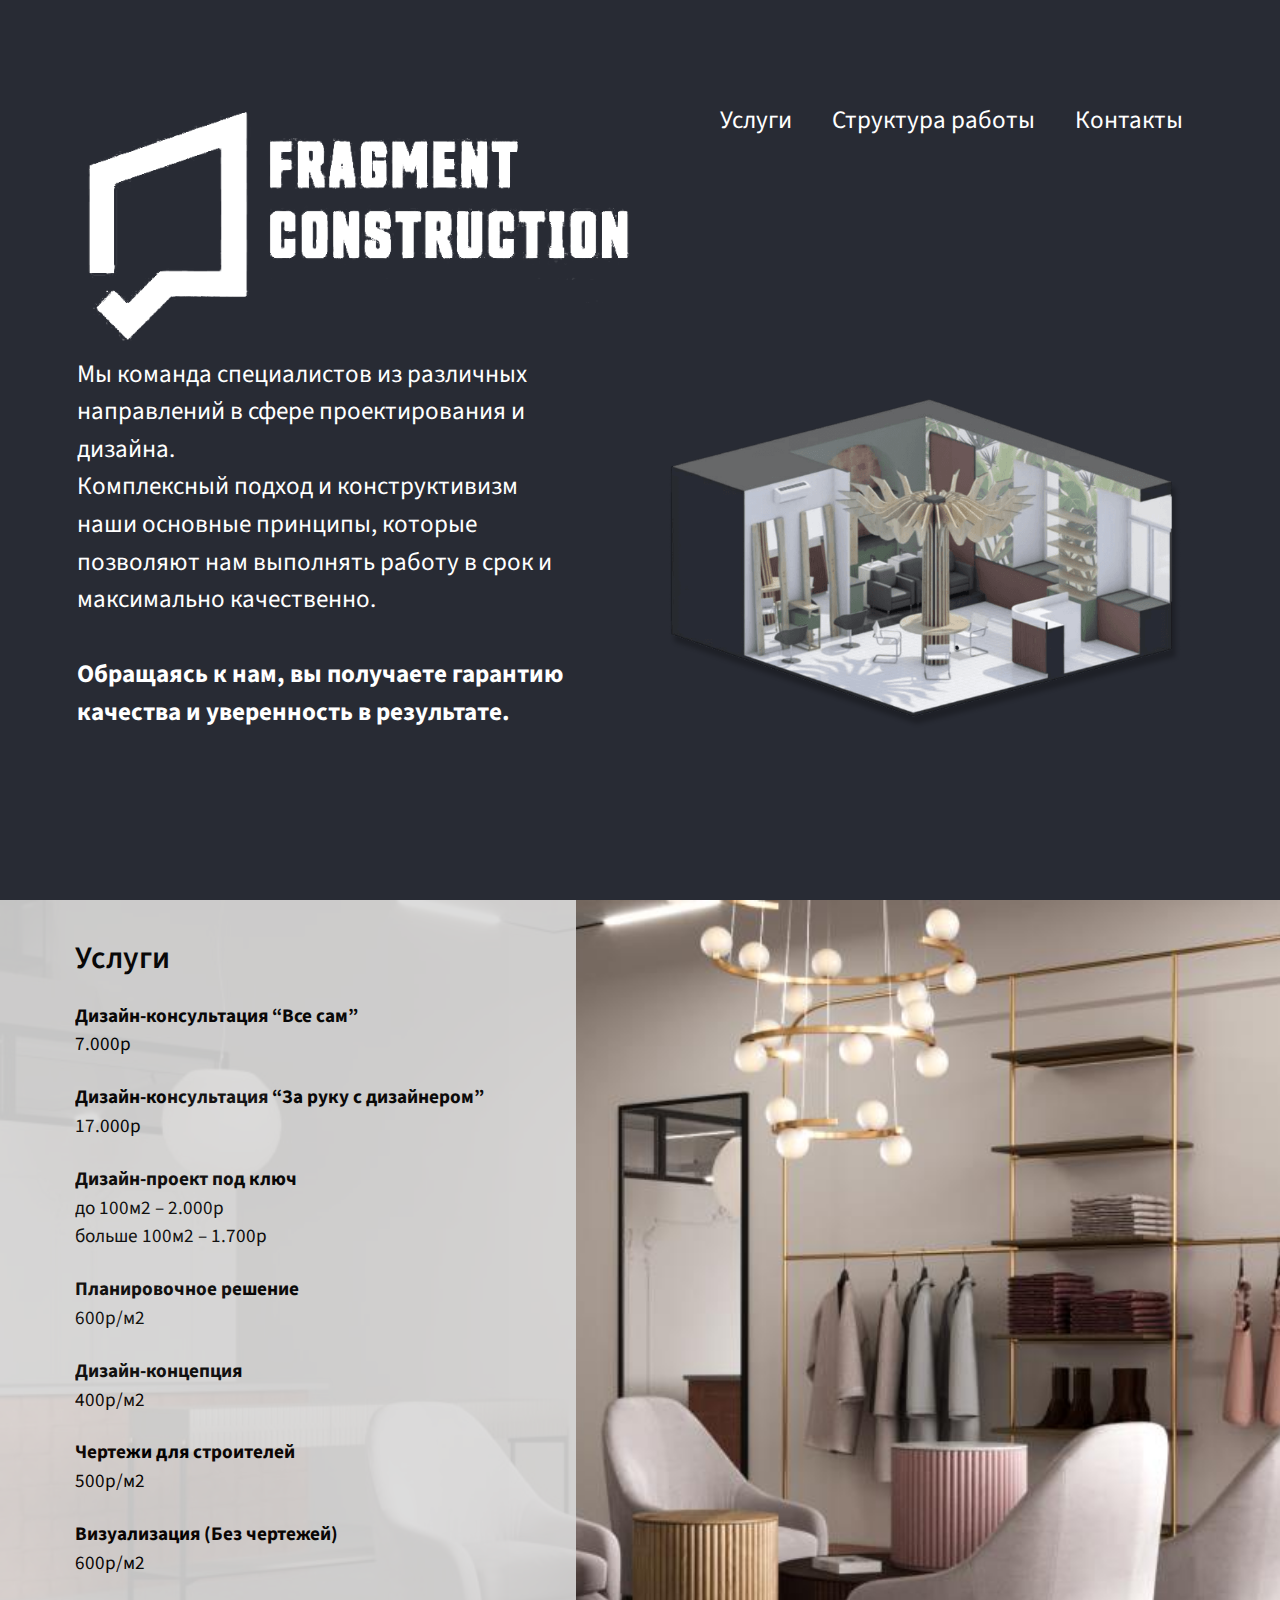
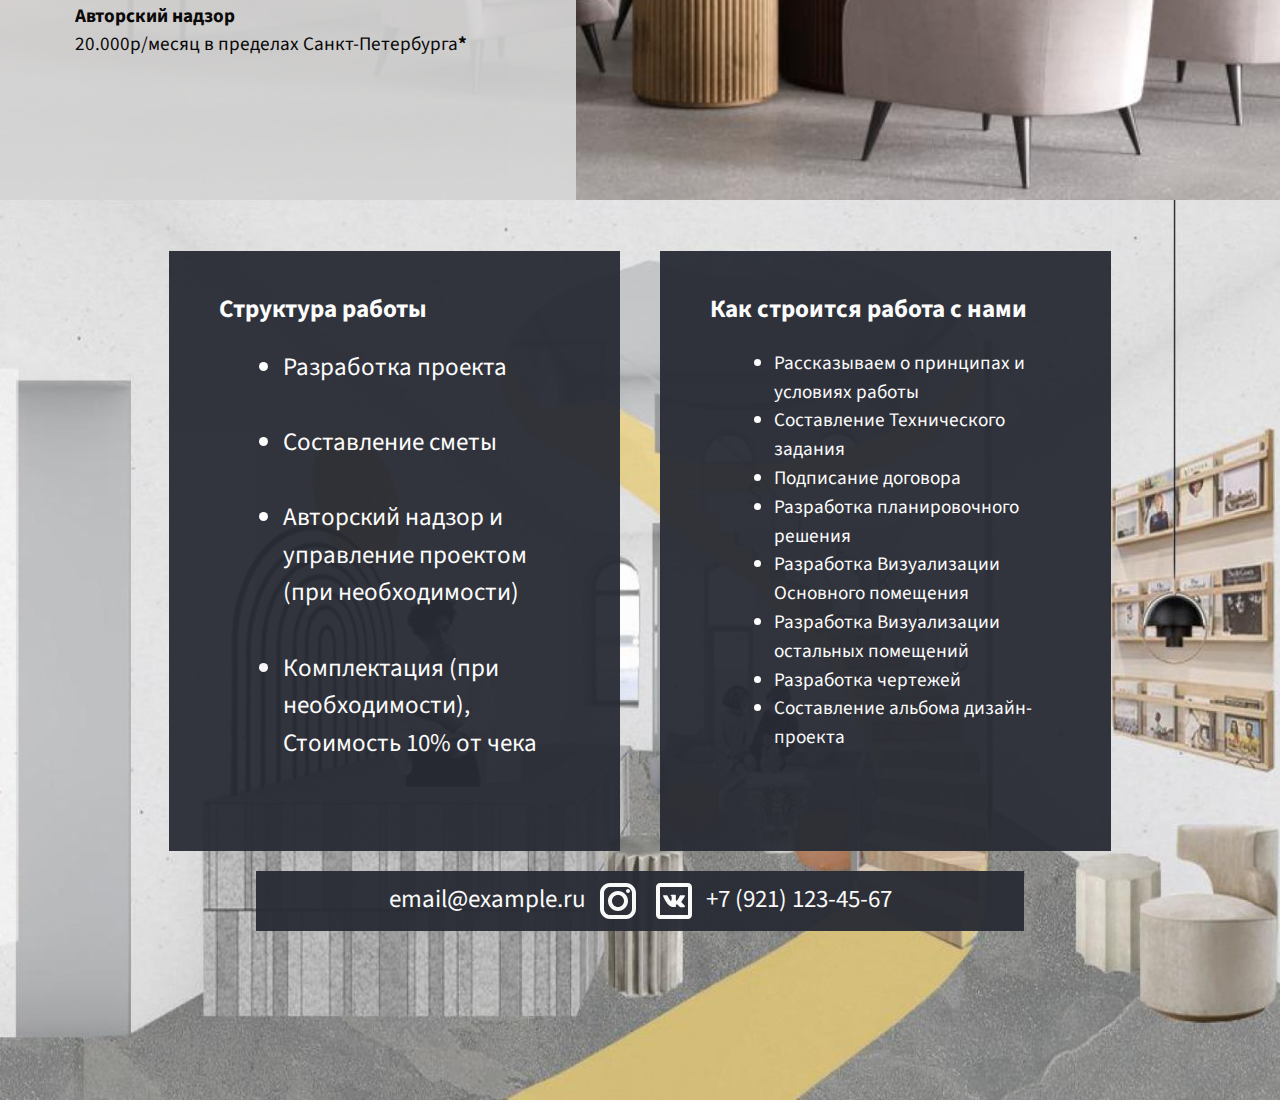
==== index.original.html @ 0ee1506e "v1.0" ====
<!DOCTYPE html><html lang="en"><head>
  <meta charset="utf-8">
  <title>Fragment Construction</title>
  <base href="/">
  <meta name="viewport" content="width=device-width, initial-scale=1">
  <link rel="icon" type="image/x-icon" href="assets/img/small-logo.ico">
  <link rel="stylesheet" href="build.css">
<style>@import"https://fonts.googleapis.com/css2?family=Source+Sans+Pro&display=swap";@tailwind components;@tailwind utilities;@tailwind base;*,:before,:after{box-sizing:border-box;border-width:0;border-style:solid;border-color:currentColor}:before,:after{--tw-content:""}html{line-height:1.5;-webkit-text-size-adjust:100%;tab-size:4;font-family:ui-sans-serif,system-ui,-apple-system,BlinkMacSystemFont,Segoe UI,Roboto,Helvetica Neue,Arial,Noto Sans,sans-serif,"Apple Color Emoji","Segoe UI Emoji",Segoe UI Symbol,"Noto Color Emoji";font-feature-settings:normal;font-variation-settings:normal}body{margin:0;line-height:inherit}*,:before,:after{--tw-border-spacing-x:0;--tw-border-spacing-y:0;--tw-translate-x:0;--tw-translate-y:0;--tw-rotate:0;--tw-skew-x:0;--tw-skew-y:0;--tw-scale-x:1;--tw-scale-y:1;--tw-pan-x: ;--tw-pan-y: ;--tw-pinch-zoom: ;--tw-scroll-snap-strictness:proximity;--tw-ordinal: ;--tw-slashed-zero: ;--tw-numeric-figure: ;--tw-numeric-spacing: ;--tw-numeric-fraction: ;--tw-ring-inset: ;--tw-ring-offset-width:0px;--tw-ring-offset-color:#fff;--tw-ring-color:rgb(59 130 246 / .5);--tw-ring-offset-shadow:0 0 #0000;--tw-ring-shadow:0 0 #0000;--tw-shadow:0 0 #0000;--tw-shadow-colored:0 0 #0000;--tw-blur: ;--tw-brightness: ;--tw-contrast: ;--tw-grayscale: ;--tw-hue-rotate: ;--tw-invert: ;--tw-saturate: ;--tw-sepia: ;--tw-drop-shadow: ;--tw-backdrop-blur: ;--tw-backdrop-brightness: ;--tw-backdrop-contrast: ;--tw-backdrop-grayscale: ;--tw-backdrop-hue-rotate: ;--tw-backdrop-invert: ;--tw-backdrop-opacity: ;--tw-backdrop-saturate: ;--tw-backdrop-sepia: }html{scroll-behavior:smooth}body{margin:0;padding:0;font-family:Source Sans Pro,sans-serif}</style><link rel="stylesheet" href="styles.232d3d1c239b0c09.css" media="print" onload="this.media='all'"><noscript><link rel="stylesheet" href="styles.232d3d1c239b0c09.css"></noscript></head>
<body>
  <app-root></app-root>
<script src="runtime.688c53f23d6f5116.js" type="module"></script><script src="polyfills.cc56de102c7d1e60.js" type="module"></script><script src="main.c48770c3a5cddc2c.js" type="module"></script>

</body></html>
---- build.css ----
/*! tailwindcss v3.3.1 | MIT License | https://tailwindcss.com*/*,:after,:before{box-sizing:border-box;border:0 solid}:after,:before{--tw-content:""}html{line-height:1.5;-webkit-text-size-adjust:100%;-moz-tab-size:4;-o-tab-size:4;tab-size:4;font-family:ui-sans-serif,system-ui,-apple-system,BlinkMacSystemFont,Segoe UI,Roboto,Helvetica Neue,Arial,Noto Sans,sans-serif,Apple Color Emoji,Segoe UI Emoji,Segoe UI Symbol,Noto Color Emoji;font-feature-settings:normal;font-variation-settings:normal}body{margin:0;line-height:inherit}hr{height:0;color:inherit;border-top-width:1px}abbr:where([title]){-webkit-text-decoration:underline dotted;text-decoration:underline dotted}h1,h2,h3,h4,h5,h6{font-size:inherit;font-weight:inherit}a{color:inherit;text-decoration:inherit}b,strong{font-weight:bolder}code,kbd,pre,samp{font-family:ui-monospace,SFMono-Regular,Menlo,Monaco,Consolas,Liberation Mono,Courier New,monospace;font-size:1em}small{font-size:80%}sub,sup{font-size:75%;line-height:0;position:relative;vertical-align:initial}sub{bottom:-.25em}sup{top:-.5em}table{text-indent:0;border-color:inherit;border-collapse:collapse}button,input,optgroup,select,textarea{font-family:inherit;font-size:100%;font-weight:inherit;line-height:inherit;color:inherit;margin:0;padding:0}button,select{text-transform:none}[type=button],[type=reset],[type=submit],button{-webkit-appearance:button;background-color:initial;background-image:none}:-moz-focusring{outline:auto}:-moz-ui-invalid{box-shadow:none}progress{vertical-align:initial}::-webkit-inner-spin-button,::-webkit-outer-spin-button{height:auto}[type=search]{-webkit-appearance:textfield;outline-offset:-2px}::-webkit-search-decoration{-webkit-appearance:none}::-webkit-file-upload-button{-webkit-appearance:button;font:inherit}summary{display:list-item}blockquote,dd,dl,figure,h1,h2,h3,h4,h5,h6,hr,p,pre{margin:0}fieldset{margin:0}fieldset,legend{padding:0}menu,ol,ul{list-style:none;margin:0;padding:0}textarea{resize:vertical}input::-moz-placeholder,textarea::-moz-placeholder{opacity:1;color:#9ca3af}input::placeholder,textarea::placeholder{opacity:1;color:#9ca3af}[role=button],button{cursor:pointer}:disabled{cursor:default}audio,canvas,embed,iframe,img,object,svg,video{display:block;vertical-align:middle}img,video{max-width:100%;height:auto}[hidden]{display:none}*,::backdrop,:after,:before{--tw-border-spacing-x:0;--tw-border-spacing-y:0;--tw-translate-x:0;--tw-translate-y:0;--tw-rotate:0;--tw-skew-x:0;--tw-skew-y:0;--tw-scale-x:1;--tw-scale-y:1;--tw-pan-x: ;--tw-pan-y: ;--tw-pinch-zoom: ;--tw-scroll-snap-strictness:proximity;--tw-ordinal: ;--tw-slashed-zero: ;--tw-numeric-figure: ;--tw-numeric-spacing: ;--tw-numeric-fraction: ;--tw-ring-inset: ;--tw-ring-offset-width:0px;--tw-ring-offset-color:#fff;--tw-ring-color:#3b82f680;--tw-ring-offset-shadow:0 0 #0000;--tw-ring-shadow:0 0 #0000;--tw-shadow:0 0 #0000;--tw-shadow-colored:0 0 #0000;--tw-blur: ;--tw-brightness: ;--tw-contrast: ;--tw-grayscale: ;--tw-hue-rotate: ;--tw-invert: ;--tw-saturate: ;--tw-sepia: ;--tw-drop-shadow: ;--tw-backdrop-blur: ;--tw-backdrop-brightness: ;--tw-backdrop-contrast: ;--tw-backdrop-grayscale: ;--tw-backdrop-hue-rotate: ;--tw-backdrop-invert: ;--tw-backdrop-opacity: ;--tw-backdrop-saturate: ;--tw-backdrop-sepia: }.absolute{position:absolute}.relative{position:relative}.bottom-0{bottom:0}.right-5{right:1.25rem}.mx-\[13\%\]{margin-left:13%;margin-right:13%}.mx-\[50px\]{margin-left:50px;margin-right:50px}.mx-\[6\%\]{margin-left:6%;margin-right:6%}.mx-auto{margin-left:auto;margin-right:auto}.my-\[8\%\]{margin-top:8%;margin-bottom:8%}.ml-16{margin-left:4rem}.mt-1{margin-top:.25rem}.mt-1\.5{margin-top:.375rem}.mt-10{margin-top:2.5rem}.mt-2{margin-top:.5rem}.mt-2\.5{margin-top:.625rem}.mt-5{margin-top:1.25rem}.mt-\[4\%\]{margin-top:4%}.mt-\[6\%\]{margin-top:6%}.flex{display:flex}.grid{display:grid}.h-\[100\%\]{height:100%}.h-\[600px\]{height:600px}.h-\[60px\]{height:60px}.h-screen{height:100vh}.max-h-\[400px\]{max-height:400px}.w-\[100\%\]{width:100%}.w-\[40\%\]{width:40%}.w-\[45\%\]{width:45%}.w-\[60\%\]{width:60%}.w-\[90\%\]{width:90%}.max-w-\[800px\]{max-width:800px}.animate-pulse{animation:pulse 2s cubic-bezier(.4,0,.6,1) infinite}.list-disc{list-style-type:disc}.grid-cols-2{grid-template-columns:repeat(2,minmax(0,1fr))}.flex-col{flex-direction:column}.justify-center{justify-content:center}.justify-between{justify-content:space-between}.gap-10{gap:2.5rem}.gap-2{gap:.5rem}.overflow-auto{overflow:auto}.overflow-hidden{overflow:hidden}.bg-background-blue{--tw-bg-opacity:1;background-color:rgb(40 43 52/var(--tw-bg-opacity))}.bg-cream-white{--tw-bg-opacity:1;background-color:rgb(217 217 217/var(--tw-bg-opacity))}.bg-about-bg{background-image:url(../../src/assets/img/about-bg.jpg)}.bg-services-bg{background-image:url(../../src/assets/img/services-bg.jpg)}.bg-cover{background-size:cover}.bg-no-repeat{background-repeat:no-repeat}.text-2xl{font-size:1.2rem}.text-3xl{font-size:1.567rem}.text-4xl{font-size:1.964rem}.text-xl{font-size:1rem}.font-bold{font-weight:700}.font-semibold{font-weight:600}.text-white{--tw-text-opacity:1;color:rgb(255 255 255/var(--tw-text-opacity))}.opacity-90{opacity:.9}.opacity-95{opacity:.95}@keyframes pulse{50%{opacity:.5}}.hover\:animate-pulse:hover{animation:pulse 2s cubic-bezier(.4,0,.6,1) infinite}.hover\:text-cream-white:hover{--tw-text-opacity:1;color:rgb(217 217 217/var(--tw-text-opacity))}@media (min-width:1600px){.min-\[1600px\]\:text-3xl{font-size:1.567rem}}
---- styles.232d3d1c239b0c09.css ----
@import"https://fonts.googleapis.com/css2?family=Source+Sans+Pro&display=swap";@tailwind components;@tailwind utilities;@tailwind base;*,:before,:after{box-sizing:border-box;border-width:0;border-style:solid;border-color:currentColor}:before,:after{--tw-content: ""}html{line-height:1.5;-webkit-text-size-adjust:100%;tab-size:4;font-family:ui-sans-serif,system-ui,-apple-system,BlinkMacSystemFont,Segoe UI,Roboto,Helvetica Neue,Arial,Noto Sans,sans-serif,"Apple Color Emoji","Segoe UI Emoji",Segoe UI Symbol,"Noto Color Emoji";font-feature-settings:normal;font-variation-settings:normal}body{margin:0;line-height:inherit}hr{height:0;color:inherit;border-top-width:1px}abbr:where([title]){-webkit-text-decoration:underline dotted;text-decoration:underline dotted}h1,h2,h3,h4,h5,h6{font-size:inherit;font-weight:inherit}a{color:inherit;text-decoration:inherit}b,strong{font-weight:bolder}code,kbd,samp,pre{font-family:ui-monospace,SFMono-Regular,Menlo,Monaco,Consolas,Liberation Mono,Courier New,monospace;font-size:1em}small{font-size:80%}sub,sup{font-size:75%;line-height:0;position:relative;vertical-align:baseline}sub{bottom:-.25em}sup{top:-.5em}table{text-indent:0;border-color:inherit;border-collapse:collapse}button,input,optgroup,select,textarea{font-family:inherit;font-size:100%;font-weight:inherit;line-height:inherit;color:inherit;margin:0;padding:0}button,select{text-transform:none}button,[type=button],[type=reset],[type=submit]{-webkit-appearance:button;background-color:transparent;background-image:none}:-moz-focusring{outline:auto}:-moz-ui-invalid{box-shadow:none}progress{vertical-align:baseline}::-webkit-inner-spin-button,::-webkit-outer-spin-button{height:auto}[type=search]{-webkit-appearance:textfield;outline-offset:-2px}::-webkit-search-decoration{-webkit-appearance:none}::-webkit-file-upload-button{-webkit-appearance:button;font:inherit}summary{display:list-item}blockquote,dl,dd,h1,h2,h3,h4,h5,h6,hr,figure,p,pre{margin:0}fieldset{margin:0;padding:0}legend{padding:0}ol,ul,menu{list-style:none;margin:0;padding:0}textarea{resize:vertical}input::placeholder,textarea::placeholder{opacity:1;color:#9ca3af}button,[role=button]{cursor:pointer}:disabled{cursor:default}img,svg,video,canvas,audio,iframe,embed,object{display:block;vertical-align:middle}img,video{max-width:100%;height:auto}[hidden]{display:none}*,:before,:after{--tw-border-spacing-x: 0;--tw-border-spacing-y: 0;--tw-translate-x: 0;--tw-translate-y: 0;--tw-rotate: 0;--tw-skew-x: 0;--tw-skew-y: 0;--tw-scale-x: 1;--tw-scale-y: 1;--tw-pan-x: ;--tw-pan-y: ;--tw-pinch-zoom: ;--tw-scroll-snap-strictness: proximity;--tw-ordinal: ;--tw-slashed-zero: ;--tw-numeric-figure: ;--tw-numeric-spacing: ;--tw-numeric-fraction: ;--tw-ring-inset: ;--tw-ring-offset-width: 0px;--tw-ring-offset-color: #fff;--tw-ring-color: rgb(59 130 246 / .5);--tw-ring-offset-shadow: 0 0 #0000;--tw-ring-shadow: 0 0 #0000;--tw-shadow: 0 0 #0000;--tw-shadow-colored: 0 0 #0000;--tw-blur: ;--tw-brightness: ;--tw-contrast: ;--tw-grayscale: ;--tw-hue-rotate: ;--tw-invert: ;--tw-saturate: ;--tw-sepia: ;--tw-drop-shadow: ;--tw-backdrop-blur: ;--tw-backdrop-brightness: ;--tw-backdrop-contrast: ;--tw-backdrop-grayscale: ;--tw-backdrop-hue-rotate: ;--tw-backdrop-invert: ;--tw-backdrop-opacity: ;--tw-backdrop-saturate: ;--tw-backdrop-sepia: }::-webkit-backdrop{--tw-border-spacing-x: 0;--tw-border-spacing-y: 0;--tw-translate-x: 0;--tw-translate-y: 0;--tw-rotate: 0;--tw-skew-x: 0;--tw-skew-y: 0;--tw-scale-x: 1;--tw-scale-y: 1;--tw-pan-x: ;--tw-pan-y: ;--tw-pinch-zoom: ;--tw-scroll-snap-strictness: proximity;--tw-ordinal: ;--tw-slashed-zero: ;--tw-numeric-figure: ;--tw-numeric-spacing: ;--tw-numeric-fraction: ;--tw-ring-inset: ;--tw-ring-offset-width: 0px;--tw-ring-offset-color: #fff;--tw-ring-color: rgb(59 130 246 / .5);--tw-ring-offset-shadow: 0 0 #0000;--tw-ring-shadow: 0 0 #0000;--tw-shadow: 0 0 #0000;--tw-shadow-colored: 0 0 #0000;--tw-blur: ;--tw-brightness: ;--tw-contrast: ;--tw-grayscale: ;--tw-hue-rotate: ;--tw-invert: ;--tw-saturate: ;--tw-sepia: ;--tw-drop-shadow: ;--tw-backdrop-blur: ;--tw-backdrop-brightness: ;--tw-backdrop-contrast: ;--tw-backdrop-grayscale: ;--tw-backdrop-hue-rotate: ;--tw-backdrop-invert: ;--tw-backdrop-opacity: ;--tw-backdrop-saturate: ;--tw-backdrop-sepia: }::backdrop{--tw-border-spacing-x: 0;--tw-border-spacing-y: 0;--tw-translate-x: 0;--tw-translate-y: 0;--tw-rotate: 0;--tw-skew-x: 0;--tw-skew-y: 0;--tw-scale-x: 1;--tw-scale-y: 1;--tw-pan-x: ;--tw-pan-y: ;--tw-pinch-zoom: ;--tw-scroll-snap-strictness: proximity;--tw-ordinal: ;--tw-slashed-zero: ;--tw-numeric-figure: ;--tw-numeric-spacing: ;--tw-numeric-fraction: ;--tw-ring-inset: ;--tw-ring-offset-width: 0px;--tw-ring-offset-color: #fff;--tw-ring-color: rgb(59 130 246 / .5);--tw-ring-offset-shadow: 0 0 #0000;--tw-ring-shadow: 0 0 #0000;--tw-shadow: 0 0 #0000;--tw-shadow-colored: 0 0 #0000;--tw-blur: ;--tw-brightness: ;--tw-contrast: ;--tw-grayscale: ;--tw-hue-rotate: ;--tw-invert: ;--tw-saturate: ;--tw-sepia: ;--tw-drop-shadow: ;--tw-backdrop-blur: ;--tw-backdrop-brightness: ;--tw-backdrop-contrast: ;--tw-backdrop-grayscale: ;--tw-backdrop-hue-rotate: ;--tw-backdrop-invert: ;--tw-backdrop-opacity: ;--tw-backdrop-saturate: ;--tw-backdrop-sepia: }.absolute{position:absolute}.relative{position:relative}.bottom-0{bottom:0}.right-5{right:1.25rem}.mx-\[13\%\]{margin-left:13%;margin-right:13%}.mx-\[50px\]{margin-left:50px;margin-right:50px}.mx-\[6\%\]{margin-left:6%;margin-right:6%}.mx-auto{margin-left:auto;margin-right:auto}.my-\[8\%\]{margin-top:8%;margin-bottom:8%}.ml-16{margin-left:4rem}.mt-1{margin-top:.25rem}.mt-1\.5{margin-top:.375rem}.mt-10{margin-top:2.5rem}.mt-2{margin-top:.5rem}.mt-2\.5{margin-top:.625rem}.mt-5{margin-top:1.25rem}.mt-\[4\%\]{margin-top:4%}.mt-\[6\%\]{margin-top:6%}.flex{display:flex}.grid{display:grid}.h-\[100\%\]{height:100%}.h-\[600px\]{height:600px}.h-\[60px\]{height:60px}.h-screen{height:100vh}.max-h-\[400px\]{max-height:400px}.w-\[100\%\]{width:100%}.w-\[40\%\]{width:40%}.w-\[45\%\]{width:45%}.w-\[60\%\]{width:60%}.w-\[90\%\]{width:90%}.max-w-\[800px\]{max-width:800px}.animate-pulse{animation:pulse 2s cubic-bezier(.4,0,.6,1) infinite}.list-disc{list-style-type:disc}.grid-cols-2{grid-template-columns:repeat(2,minmax(0,1fr))}.flex-col{flex-direction:column}.justify-center{justify-content:center}.justify-between{justify-content:space-between}.gap-10{gap:2.5rem}.gap-2{gap:.5rem}.overflow-auto{overflow:auto}.overflow-hidden{overflow:hidden}.bg-background-blue{--tw-bg-opacity: 1;background-color:rgb(40 43 52 / var(--tw-bg-opacity))}.bg-cream-white{--tw-bg-opacity: 1;background-color:rgb(217 217 217 / var(--tw-bg-opacity))}.bg-about-bg{background-image:url(about-bg.d2e4518c8d98e745.jpg)}.bg-services-bg{background-image:url(services-bg.50ebe904d88198e3.jpg)}.bg-cover{background-size:cover}.bg-no-repeat{background-repeat:no-repeat}.text-2xl{font-size:1.2rem}.text-3xl{font-size:1.567rem}.text-4xl{font-size:1.964rem}.text-xl{font-size:1rem}.font-bold{font-weight:700}.font-semibold{font-weight:600}.text-white{--tw-text-opacity: 1;color:rgb(255 255 255 / var(--tw-text-opacity))}.opacity-90{opacity:.9}.opacity-95{opacity:.95}html{scroll-behavior:smooth}body{margin:0;padding:0;font-family:Source Sans Pro,sans-serif}@keyframes pulse{50%{opacity:.5}}.hover\:animate-pulse:hover{animation:pulse 2s cubic-bezier(.4,0,.6,1) infinite}.hover\:text-cream-white:hover{--tw-text-opacity: 1;color:rgb(217 217 217 / var(--tw-text-opacity))}@media (min-width: 1600px){.min-\[1600px\]\:text-3xl{font-size:1.567rem}}
---- styles.232d3d1c239b0c09.css ----
@import"https://fonts.googleapis.com/css2?family=Source+Sans+Pro&display=swap";@tailwind components;@tailwind utilities;@tailwind base;*,:before,:after{box-sizing:border-box;border-width:0;border-style:solid;border-color:currentColor}:before,:after{--tw-content: ""}html{line-height:1.5;-webkit-text-size-adjust:100%;tab-size:4;font-family:ui-sans-serif,system-ui,-apple-system,BlinkMacSystemFont,Segoe UI,Roboto,Helvetica Neue,Arial,Noto Sans,sans-serif,"Apple Color Emoji","Segoe UI Emoji",Segoe UI Symbol,"Noto Color Emoji";font-feature-settings:normal;font-variation-settings:normal}body{margin:0;line-height:inherit}hr{height:0;color:inherit;border-top-width:1px}abbr:where([title]){-webkit-text-decoration:underline dotted;text-decoration:underline dotted}h1,h2,h3,h4,h5,h6{font-size:inherit;font-weight:inherit}a{color:inherit;text-decoration:inherit}b,strong{font-weight:bolder}code,kbd,samp,pre{font-family:ui-monospace,SFMono-Regular,Menlo,Monaco,Consolas,Liberation Mono,Courier New,monospace;font-size:1em}small{font-size:80%}sub,sup{font-size:75%;line-height:0;position:relative;vertical-align:baseline}sub{bottom:-.25em}sup{top:-.5em}table{text-indent:0;border-color:inherit;border-collapse:collapse}button,input,optgroup,select,textarea{font-family:inherit;font-size:100%;font-weight:inherit;line-height:inherit;color:inherit;margin:0;padding:0}button,select{text-transform:none}button,[type=button],[type=reset],[type=submit]{-webkit-appearance:button;background-color:transparent;background-image:none}:-moz-focusring{outline:auto}:-moz-ui-invalid{box-shadow:none}progress{vertical-align:baseline}::-webkit-inner-spin-button,::-webkit-outer-spin-button{height:auto}[type=search]{-webkit-appearance:textfield;outline-offset:-2px}::-webkit-search-decoration{-webkit-appearance:none}::-webkit-file-upload-button{-webkit-appearance:button;font:inherit}summary{display:list-item}blockquote,dl,dd,h1,h2,h3,h4,h5,h6,hr,figure,p,pre{margin:0}fieldset{margin:0;padding:0}legend{padding:0}ol,ul,menu{list-style:none;margin:0;padding:0}textarea{resize:vertical}input::placeholder,textarea::placeholder{opacity:1;color:#9ca3af}button,[role=button]{cursor:pointer}:disabled{cursor:default}img,svg,video,canvas,audio,iframe,embed,object{display:block;vertical-align:middle}img,video{max-width:100%;height:auto}[hidden]{display:none}*,:before,:after{--tw-border-spacing-x: 0;--tw-border-spacing-y: 0;--tw-translate-x: 0;--tw-translate-y: 0;--tw-rotate: 0;--tw-skew-x: 0;--tw-skew-y: 0;--tw-scale-x: 1;--tw-scale-y: 1;--tw-pan-x: ;--tw-pan-y: ;--tw-pinch-zoom: ;--tw-scroll-snap-strictness: proximity;--tw-ordinal: ;--tw-slashed-zero: ;--tw-numeric-figure: ;--tw-numeric-spacing: ;--tw-numeric-fraction: ;--tw-ring-inset: ;--tw-ring-offset-width: 0px;--tw-ring-offset-color: #fff;--tw-ring-color: rgb(59 130 246 / .5);--tw-ring-offset-shadow: 0 0 #0000;--tw-ring-shadow: 0 0 #0000;--tw-shadow: 0 0 #0000;--tw-shadow-colored: 0 0 #0000;--tw-blur: ;--tw-brightness: ;--tw-contrast: ;--tw-grayscale: ;--tw-hue-rotate: ;--tw-invert: ;--tw-saturate: ;--tw-sepia: ;--tw-drop-shadow: ;--tw-backdrop-blur: ;--tw-backdrop-brightness: ;--tw-backdrop-contrast: ;--tw-backdrop-grayscale: ;--tw-backdrop-hue-rotate: ;--tw-backdrop-invert: ;--tw-backdrop-opacity: ;--tw-backdrop-saturate: ;--tw-backdrop-sepia: }::-webkit-backdrop{--tw-border-spacing-x: 0;--tw-border-spacing-y: 0;--tw-translate-x: 0;--tw-translate-y: 0;--tw-rotate: 0;--tw-skew-x: 0;--tw-skew-y: 0;--tw-scale-x: 1;--tw-scale-y: 1;--tw-pan-x: ;--tw-pan-y: ;--tw-pinch-zoom: ;--tw-scroll-snap-strictness: proximity;--tw-ordinal: ;--tw-slashed-zero: ;--tw-numeric-figure: ;--tw-numeric-spacing: ;--tw-numeric-fraction: ;--tw-ring-inset: ;--tw-ring-offset-width: 0px;--tw-ring-offset-color: #fff;--tw-ring-color: rgb(59 130 246 / .5);--tw-ring-offset-shadow: 0 0 #0000;--tw-ring-shadow: 0 0 #0000;--tw-shadow: 0 0 #0000;--tw-shadow-colored: 0 0 #0000;--tw-blur: ;--tw-brightness: ;--tw-contrast: ;--tw-grayscale: ;--tw-hue-rotate: ;--tw-invert: ;--tw-saturate: ;--tw-sepia: ;--tw-drop-shadow: ;--tw-backdrop-blur: ;--tw-backdrop-brightness: ;--tw-backdrop-contrast: ;--tw-backdrop-grayscale: ;--tw-backdrop-hue-rotate: ;--tw-backdrop-invert: ;--tw-backdrop-opacity: ;--tw-backdrop-saturate: ;--tw-backdrop-sepia: }::backdrop{--tw-border-spacing-x: 0;--tw-border-spacing-y: 0;--tw-translate-x: 0;--tw-translate-y: 0;--tw-rotate: 0;--tw-skew-x: 0;--tw-skew-y: 0;--tw-scale-x: 1;--tw-scale-y: 1;--tw-pan-x: ;--tw-pan-y: ;--tw-pinch-zoom: ;--tw-scroll-snap-strictness: proximity;--tw-ordinal: ;--tw-slashed-zero: ;--tw-numeric-figure: ;--tw-numeric-spacing: ;--tw-numeric-fraction: ;--tw-ring-inset: ;--tw-ring-offset-width: 0px;--tw-ring-offset-color: #fff;--tw-ring-color: rgb(59 130 246 / .5);--tw-ring-offset-shadow: 0 0 #0000;--tw-ring-shadow: 0 0 #0000;--tw-shadow: 0 0 #0000;--tw-shadow-colored: 0 0 #0000;--tw-blur: ;--tw-brightness: ;--tw-contrast: ;--tw-grayscale: ;--tw-hue-rotate: ;--tw-invert: ;--tw-saturate: ;--tw-sepia: ;--tw-drop-shadow: ;--tw-backdrop-blur: ;--tw-backdrop-brightness: ;--tw-backdrop-contrast: ;--tw-backdrop-grayscale: ;--tw-backdrop-hue-rotate: ;--tw-backdrop-invert: ;--tw-backdrop-opacity: ;--tw-backdrop-saturate: ;--tw-backdrop-sepia: }.absolute{position:absolute}.relative{position:relative}.bottom-0{bottom:0}.right-5{right:1.25rem}.mx-\[13\%\]{margin-left:13%;margin-right:13%}.mx-\[50px\]{margin-left:50px;margin-right:50px}.mx-\[6\%\]{margin-left:6%;margin-right:6%}.mx-auto{margin-left:auto;margin-right:auto}.my-\[8\%\]{margin-top:8%;margin-bottom:8%}.ml-16{margin-left:4rem}.mt-1{margin-top:.25rem}.mt-1\.5{margin-top:.375rem}.mt-10{margin-top:2.5rem}.mt-2{margin-top:.5rem}.mt-2\.5{margin-top:.625rem}.mt-5{margin-top:1.25rem}.mt-\[4\%\]{margin-top:4%}.mt-\[6\%\]{margin-top:6%}.flex{display:flex}.grid{display:grid}.h-\[100\%\]{height:100%}.h-\[600px\]{height:600px}.h-\[60px\]{height:60px}.h-screen{height:100vh}.max-h-\[400px\]{max-height:400px}.w-\[100\%\]{width:100%}.w-\[40\%\]{width:40%}.w-\[45\%\]{width:45%}.w-\[60\%\]{width:60%}.w-\[90\%\]{width:90%}.max-w-\[800px\]{max-width:800px}.animate-pulse{animation:pulse 2s cubic-bezier(.4,0,.6,1) infinite}.list-disc{list-style-type:disc}.grid-cols-2{grid-template-columns:repeat(2,minmax(0,1fr))}.flex-col{flex-direction:column}.justify-center{justify-content:center}.justify-between{justify-content:space-between}.gap-10{gap:2.5rem}.gap-2{gap:.5rem}.overflow-auto{overflow:auto}.overflow-hidden{overflow:hidden}.bg-background-blue{--tw-bg-opacity: 1;background-color:rgb(40 43 52 / var(--tw-bg-opacity))}.bg-cream-white{--tw-bg-opacity: 1;background-color:rgb(217 217 217 / var(--tw-bg-opacity))}.bg-about-bg{background-image:url(about-bg.d2e4518c8d98e745.jpg)}.bg-services-bg{background-image:url(services-bg.50ebe904d88198e3.jpg)}.bg-cover{background-size:cover}.bg-no-repeat{background-repeat:no-repeat}.text-2xl{font-size:1.2rem}.text-3xl{font-size:1.567rem}.text-4xl{font-size:1.964rem}.text-xl{font-size:1rem}.font-bold{font-weight:700}.font-semibold{font-weight:600}.text-white{--tw-text-opacity: 1;color:rgb(255 255 255 / var(--tw-text-opacity))}.opacity-90{opacity:.9}.opacity-95{opacity:.95}html{scroll-behavior:smooth}body{margin:0;padding:0;font-family:Source Sans Pro,sans-serif}@keyframes pulse{50%{opacity:.5}}.hover\:animate-pulse:hover{animation:pulse 2s cubic-bezier(.4,0,.6,1) infinite}.hover\:text-cream-white:hover{--tw-text-opacity: 1;color:rgb(217 217 217 / var(--tw-text-opacity))}@media (min-width: 1600px){.min-\[1600px\]\:text-3xl{font-size:1.567rem}}
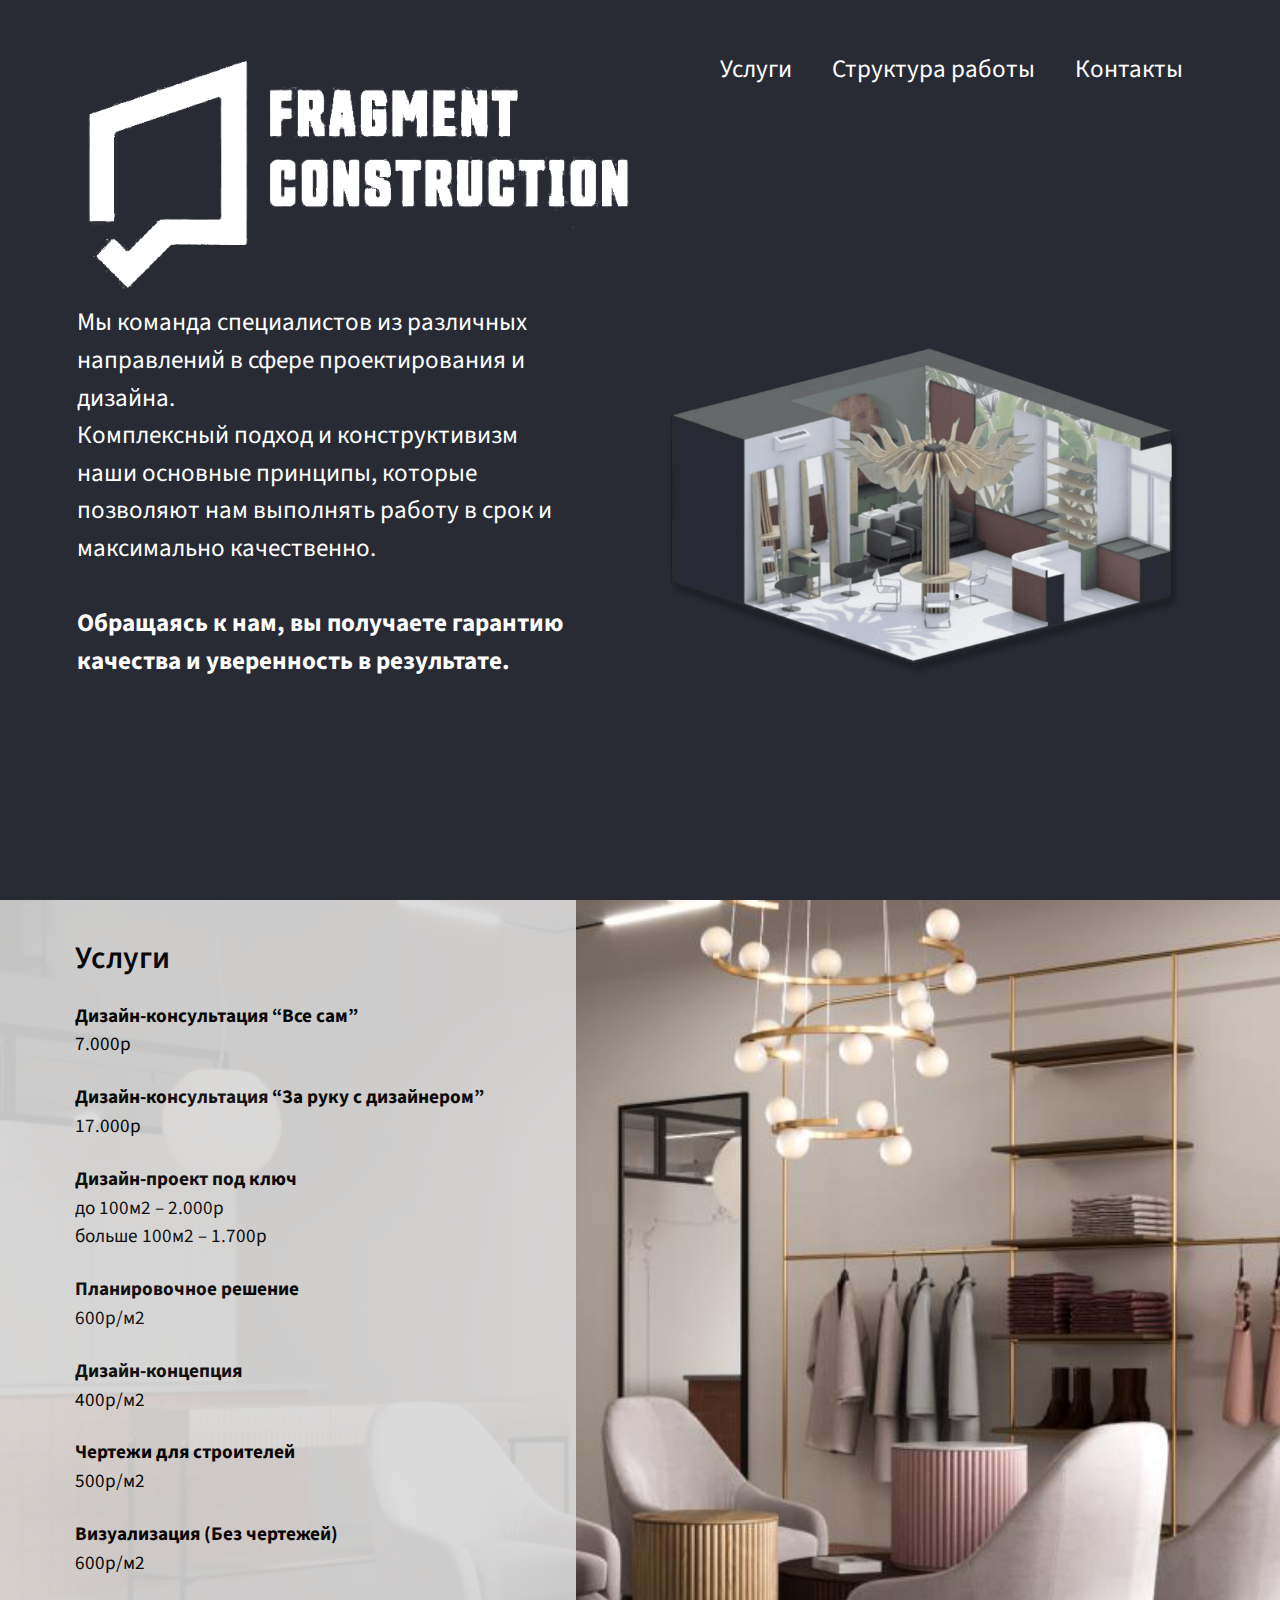
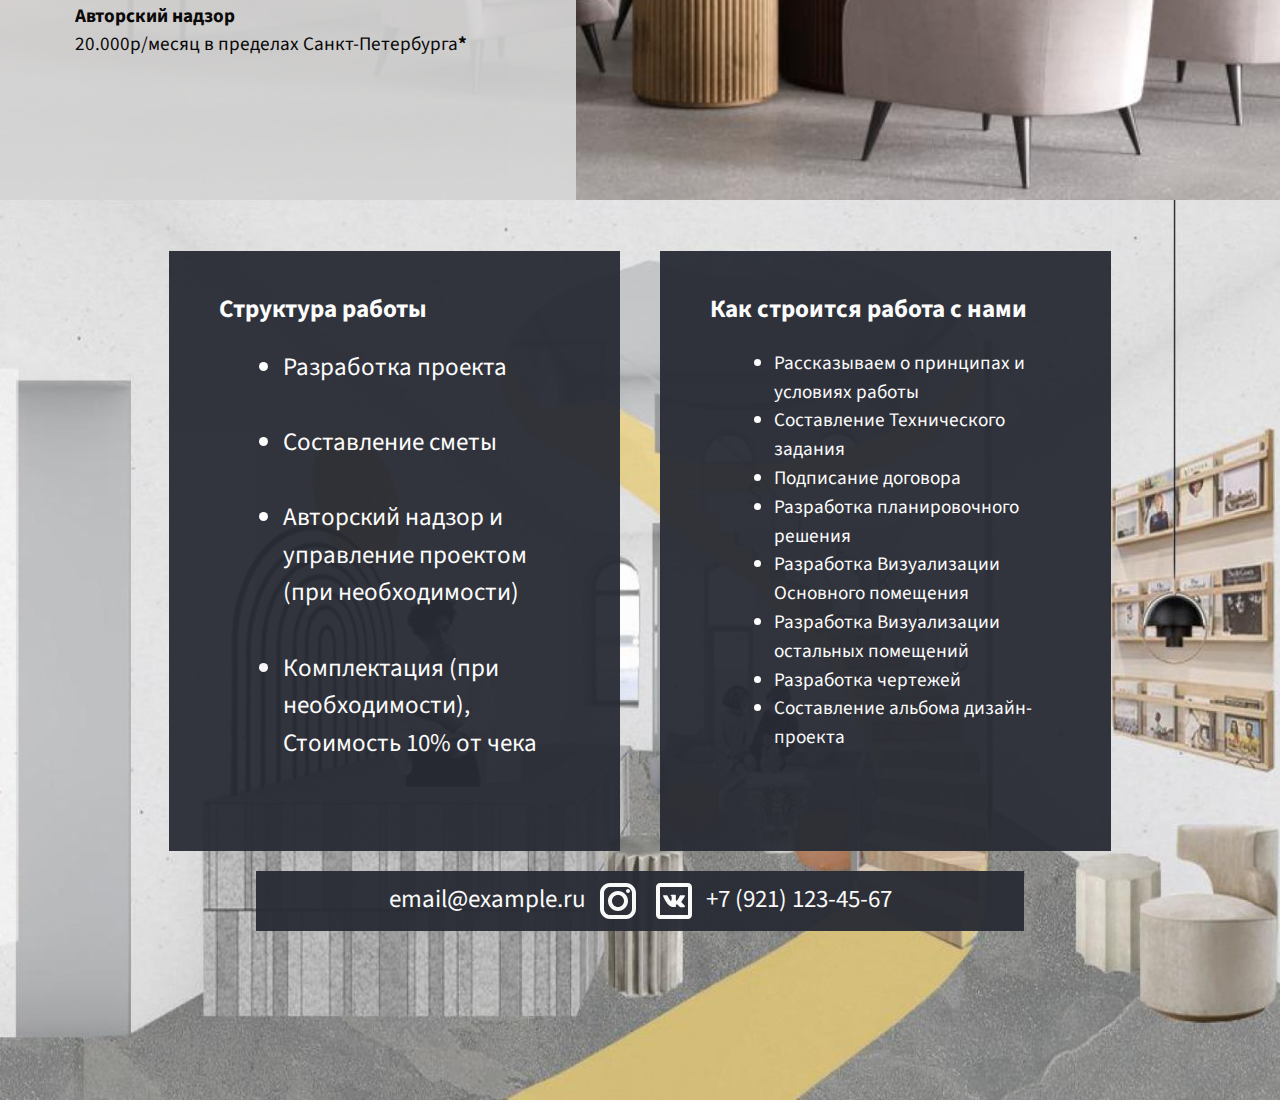
==== commit 5f4e6ed8: "v1.3" ====
--- a/index.original.html
+++ b/index.original.html
@@ -4,10 +4,9 @@
   <base href="/">
   <meta name="viewport" content="width=device-width, initial-scale=1">
   <link rel="icon" type="image/x-icon" href="assets/img/small-logo.ico">
-  <link rel="stylesheet" href="build.css">
-<style>@import"https://fonts.googleapis.com/css2?family=Source+Sans+Pro&display=swap";@tailwind components;@tailwind utilities;@tailwind base;*,:before,:after{box-sizing:border-box;border-width:0;border-style:solid;border-color:currentColor}:before,:after{--tw-content:""}html{line-height:1.5;-webkit-text-size-adjust:100%;tab-size:4;font-family:ui-sans-serif,system-ui,-apple-system,BlinkMacSystemFont,Segoe UI,Roboto,Helvetica Neue,Arial,Noto Sans,sans-serif,"Apple Color Emoji","Segoe UI Emoji",Segoe UI Symbol,"Noto Color Emoji";font-feature-settings:normal;font-variation-settings:normal}body{margin:0;line-height:inherit}*,:before,:after{--tw-border-spacing-x:0;--tw-border-spacing-y:0;--tw-translate-x:0;--tw-translate-y:0;--tw-rotate:0;--tw-skew-x:0;--tw-skew-y:0;--tw-scale-x:1;--tw-scale-y:1;--tw-pan-x: ;--tw-pan-y: ;--tw-pinch-zoom: ;--tw-scroll-snap-strictness:proximity;--tw-ordinal: ;--tw-slashed-zero: ;--tw-numeric-figure: ;--tw-numeric-spacing: ;--tw-numeric-fraction: ;--tw-ring-inset: ;--tw-ring-offset-width:0px;--tw-ring-offset-color:#fff;--tw-ring-color:rgb(59 130 246 / .5);--tw-ring-offset-shadow:0 0 #0000;--tw-ring-shadow:0 0 #0000;--tw-shadow:0 0 #0000;--tw-shadow-colored:0 0 #0000;--tw-blur: ;--tw-brightness: ;--tw-contrast: ;--tw-grayscale: ;--tw-hue-rotate: ;--tw-invert: ;--tw-saturate: ;--tw-sepia: ;--tw-drop-shadow: ;--tw-backdrop-blur: ;--tw-backdrop-brightness: ;--tw-backdrop-contrast: ;--tw-backdrop-grayscale: ;--tw-backdrop-hue-rotate: ;--tw-backdrop-invert: ;--tw-backdrop-opacity: ;--tw-backdrop-saturate: ;--tw-backdrop-sepia: }html{scroll-behavior:smooth}body{margin:0;padding:0;font-family:Source Sans Pro,sans-serif}</style><link rel="stylesheet" href="styles.232d3d1c239b0c09.css" media="print" onload="this.media='all'"><noscript><link rel="stylesheet" href="styles.232d3d1c239b0c09.css"></noscript></head>
+<style>@import"https://fonts.googleapis.com/css2?family=Source+Sans+Pro&display=swap";@tailwind components;@tailwind utilities;@tailwind base;*,:before,:after{box-sizing:border-box;border-width:0;border-style:solid;border-color:currentColor}:before,:after{--tw-content:""}html{line-height:1.5;-webkit-text-size-adjust:100%;tab-size:4;font-family:ui-sans-serif,system-ui,-apple-system,BlinkMacSystemFont,Segoe UI,Roboto,Helvetica Neue,Arial,Noto Sans,sans-serif,"Apple Color Emoji","Segoe UI Emoji",Segoe UI Symbol,"Noto Color Emoji";font-feature-settings:normal;font-variation-settings:normal}body{margin:0;line-height:inherit}*,:before,:after{--tw-border-spacing-x:0;--tw-border-spacing-y:0;--tw-translate-x:0;--tw-translate-y:0;--tw-rotate:0;--tw-skew-x:0;--tw-skew-y:0;--tw-scale-x:1;--tw-scale-y:1;--tw-pan-x: ;--tw-pan-y: ;--tw-pinch-zoom: ;--tw-scroll-snap-strictness:proximity;--tw-ordinal: ;--tw-slashed-zero: ;--tw-numeric-figure: ;--tw-numeric-spacing: ;--tw-numeric-fraction: ;--tw-ring-inset: ;--tw-ring-offset-width:0px;--tw-ring-offset-color:#fff;--tw-ring-color:rgb(59 130 246 / .5);--tw-ring-offset-shadow:0 0 #0000;--tw-ring-shadow:0 0 #0000;--tw-shadow:0 0 #0000;--tw-shadow-colored:0 0 #0000;--tw-blur: ;--tw-brightness: ;--tw-contrast: ;--tw-grayscale: ;--tw-hue-rotate: ;--tw-invert: ;--tw-saturate: ;--tw-sepia: ;--tw-drop-shadow: ;--tw-backdrop-blur: ;--tw-backdrop-brightness: ;--tw-backdrop-contrast: ;--tw-backdrop-grayscale: ;--tw-backdrop-hue-rotate: ;--tw-backdrop-invert: ;--tw-backdrop-opacity: ;--tw-backdrop-saturate: ;--tw-backdrop-sepia: }html{scroll-behavior:smooth}body{margin:0;padding:0;font-family:Source Sans Pro,sans-serif}</style><link rel="stylesheet" href="styles.1bf07caa44a591e1.css" media="print" onload="this.media='all'"><noscript><link rel="stylesheet" href="styles.1bf07caa44a591e1.css"></noscript></head>
 <body>
   <app-root></app-root>
-<script src="runtime.688c53f23d6f5116.js" type="module"></script><script src="polyfills.cc56de102c7d1e60.js" type="module"></script><script src="main.c48770c3a5cddc2c.js" type="module"></script>
+<script src="runtime.688c53f23d6f5116.js" type="module"></script><script src="polyfills.cc56de102c7d1e60.js" type="module"></script><script src="main.292feed4b7842128.js" type="module"></script>
 
-</body></html>
+</body></html>--- a/styles.1bf07caa44a591e1.css
+++ b/styles.1bf07caa44a591e1.css
@@ -0,0 +1 @@
+@import"https://fonts.googleapis.com/css2?family=Source+Sans+Pro&display=swap";@tailwind components;@tailwind utilities;@tailwind base;*,:before,:after{box-sizing:border-box;border-width:0;border-style:solid;border-color:currentColor}:before,:after{--tw-content: ""}html{line-height:1.5;-webkit-text-size-adjust:100%;tab-size:4;font-family:ui-sans-serif,system-ui,-apple-system,BlinkMacSystemFont,Segoe UI,Roboto,Helvetica Neue,Arial,Noto Sans,sans-serif,"Apple Color Emoji","Segoe UI Emoji",Segoe UI Symbol,"Noto Color Emoji";font-feature-settings:normal;font-variation-settings:normal}body{margin:0;line-height:inherit}hr{height:0;color:inherit;border-top-width:1px}abbr:where([title]){-webkit-text-decoration:underline dotted;text-decoration:underline dotted}h1,h2,h3,h4,h5,h6{font-size:inherit;font-weight:inherit}a{color:inherit;text-decoration:inherit}b,strong{font-weight:bolder}code,kbd,samp,pre{font-family:ui-monospace,SFMono-Regular,Menlo,Monaco,Consolas,Liberation Mono,Courier New,monospace;font-size:1em}small{font-size:80%}sub,sup{font-size:75%;line-height:0;position:relative;vertical-align:baseline}sub{bottom:-.25em}sup{top:-.5em}table{text-indent:0;border-color:inherit;border-collapse:collapse}button,input,optgroup,select,textarea{font-family:inherit;font-size:100%;font-weight:inherit;line-height:inherit;color:inherit;margin:0;padding:0}button,select{text-transform:none}button,[type=button],[type=reset],[type=submit]{-webkit-appearance:button;background-color:transparent;background-image:none}:-moz-focusring{outline:auto}:-moz-ui-invalid{box-shadow:none}progress{vertical-align:baseline}::-webkit-inner-spin-button,::-webkit-outer-spin-button{height:auto}[type=search]{-webkit-appearance:textfield;outline-offset:-2px}::-webkit-search-decoration{-webkit-appearance:none}::-webkit-file-upload-button{-webkit-appearance:button;font:inherit}summary{display:list-item}blockquote,dl,dd,h1,h2,h3,h4,h5,h6,hr,figure,p,pre{margin:0}fieldset{margin:0;padding:0}legend{padding:0}ol,ul,menu{list-style:none;margin:0;padding:0}textarea{resize:vertical}input::placeholder,textarea::placeholder{opacity:1;color:#9ca3af}button,[role=button]{cursor:pointer}:disabled{cursor:default}img,svg,video,canvas,audio,iframe,embed,object{display:block;vertical-align:middle}img,video{max-width:100%;height:auto}[hidden]{display:none}*,:before,:after{--tw-border-spacing-x: 0;--tw-border-spacing-y: 0;--tw-translate-x: 0;--tw-translate-y: 0;--tw-rotate: 0;--tw-skew-x: 0;--tw-skew-y: 0;--tw-scale-x: 1;--tw-scale-y: 1;--tw-pan-x: ;--tw-pan-y: ;--tw-pinch-zoom: ;--tw-scroll-snap-strictness: proximity;--tw-ordinal: ;--tw-slashed-zero: ;--tw-numeric-figure: ;--tw-numeric-spacing: ;--tw-numeric-fraction: ;--tw-ring-inset: ;--tw-ring-offset-width: 0px;--tw-ring-offset-color: #fff;--tw-ring-color: rgb(59 130 246 / .5);--tw-ring-offset-shadow: 0 0 #0000;--tw-ring-shadow: 0 0 #0000;--tw-shadow: 0 0 #0000;--tw-shadow-colored: 0 0 #0000;--tw-blur: ;--tw-brightness: ;--tw-contrast: ;--tw-grayscale: ;--tw-hue-rotate: ;--tw-invert: ;--tw-saturate: ;--tw-sepia: ;--tw-drop-shadow: ;--tw-backdrop-blur: ;--tw-backdrop-brightness: ;--tw-backdrop-contrast: ;--tw-backdrop-grayscale: ;--tw-backdrop-hue-rotate: ;--tw-backdrop-invert: ;--tw-backdrop-opacity: ;--tw-backdrop-saturate: ;--tw-backdrop-sepia: }::-webkit-backdrop{--tw-border-spacing-x: 0;--tw-border-spacing-y: 0;--tw-translate-x: 0;--tw-translate-y: 0;--tw-rotate: 0;--tw-skew-x: 0;--tw-skew-y: 0;--tw-scale-x: 1;--tw-scale-y: 1;--tw-pan-x: ;--tw-pan-y: ;--tw-pinch-zoom: ;--tw-scroll-snap-strictness: proximity;--tw-ordinal: ;--tw-slashed-zero: ;--tw-numeric-figure: ;--tw-numeric-spacing: ;--tw-numeric-fraction: ;--tw-ring-inset: ;--tw-ring-offset-width: 0px;--tw-ring-offset-color: #fff;--tw-ring-color: rgb(59 130 246 / .5);--tw-ring-offset-shadow: 0 0 #0000;--tw-ring-shadow: 0 0 #0000;--tw-shadow: 0 0 #0000;--tw-shadow-colored: 0 0 #0000;--tw-blur: ;--tw-brightness: ;--tw-contrast: ;--tw-grayscale: ;--tw-hue-rotate: ;--tw-invert: ;--tw-saturate: ;--tw-sepia: ;--tw-drop-shadow: ;--tw-backdrop-blur: ;--tw-backdrop-brightness: ;--tw-backdrop-contrast: ;--tw-backdrop-grayscale: ;--tw-backdrop-hue-rotate: ;--tw-backdrop-invert: ;--tw-backdrop-opacity: ;--tw-backdrop-saturate: ;--tw-backdrop-sepia: }::backdrop{--tw-border-spacing-x: 0;--tw-border-spacing-y: 0;--tw-translate-x: 0;--tw-translate-y: 0;--tw-rotate: 0;--tw-skew-x: 0;--tw-skew-y: 0;--tw-scale-x: 1;--tw-scale-y: 1;--tw-pan-x: ;--tw-pan-y: ;--tw-pinch-zoom: ;--tw-scroll-snap-strictness: proximity;--tw-ordinal: ;--tw-slashed-zero: ;--tw-numeric-figure: ;--tw-numeric-spacing: ;--tw-numeric-fraction: ;--tw-ring-inset: ;--tw-ring-offset-width: 0px;--tw-ring-offset-color: #fff;--tw-ring-color: rgb(59 130 246 / .5);--tw-ring-offset-shadow: 0 0 #0000;--tw-ring-shadow: 0 0 #0000;--tw-shadow: 0 0 #0000;--tw-shadow-colored: 0 0 #0000;--tw-blur: ;--tw-brightness: ;--tw-contrast: ;--tw-grayscale: ;--tw-hue-rotate: ;--tw-invert: ;--tw-saturate: ;--tw-sepia: ;--tw-drop-shadow: ;--tw-backdrop-blur: ;--tw-backdrop-brightness: ;--tw-backdrop-contrast: ;--tw-backdrop-grayscale: ;--tw-backdrop-hue-rotate: ;--tw-backdrop-invert: ;--tw-backdrop-opacity: ;--tw-backdrop-saturate: ;--tw-backdrop-sepia: }.absolute{position:absolute}.relative{position:relative}.bottom-0{bottom:0}.right-5{right:1.25rem}.mx-\[13\%\]{margin-left:13%;margin-right:13%}.mx-\[50px\]{margin-left:50px;margin-right:50px}.mx-\[6\%\]{margin-left:6%;margin-right:6%}.mx-auto{margin-left:auto;margin-right:auto}.my-\[4\%\]{margin-top:4%;margin-bottom:4%}.mb-2{margin-bottom:.5rem}.ml-16{margin-left:4rem}.mt-1{margin-top:.25rem}.mt-1\.5{margin-top:.375rem}.mt-10{margin-top:2.5rem}.mt-2{margin-top:.5rem}.mt-2\.5{margin-top:.625rem}.mt-5{margin-top:1.25rem}.mt-\[4\%\]{margin-top:4%}.mt-\[6\%\]{margin-top:6%}.flex{display:flex}.grid{display:grid}.h-\[100\%\]{height:100%}.h-\[600px\]{height:600px}.h-\[60px\]{height:60px}.h-screen{height:100vh}.max-h-\[400px\]{max-height:400px}.w-\[100\%\]{width:100%}.w-\[40\%\]{width:40%}.w-\[45\%\]{width:45%}.w-\[60\%\]{width:60%}.w-\[90\%\]{width:90%}.max-w-\[800px\]{max-width:800px}.animate-pulse{animation:pulse 2s cubic-bezier(.4,0,.6,1) infinite}.list-disc{list-style-type:disc}.grid-cols-2{grid-template-columns:repeat(2,minmax(0,1fr))}.flex-col{flex-direction:column}.justify-center{justify-content:center}.justify-between{justify-content:space-between}.gap-10{gap:2.5rem}.gap-2{gap:.5rem}.overflow-auto{overflow:auto}.overflow-hidden{overflow:hidden}.bg-background-blue{--tw-bg-opacity: 1;background-color:rgb(40 43 52 / var(--tw-bg-opacity))}.bg-cream-white{--tw-bg-opacity: 1;background-color:rgb(217 217 217 / var(--tw-bg-opacity))}.bg-about-bg{background-image:url(about-bg.d2e4518c8d98e745.jpg)}.bg-services-bg{background-image:url(services-bg.50ebe904d88198e3.jpg)}.bg-cover{background-size:cover}.bg-no-repeat{background-repeat:no-repeat}.text-2xl{font-size:1.2rem}.text-3xl{font-size:1.567rem}.text-4xl{font-size:1.964rem}.text-xl{font-size:1rem}.font-bold{font-weight:700}.font-semibold{font-weight:600}.text-white{--tw-text-opacity: 1;color:rgb(255 255 255 / var(--tw-text-opacity))}.opacity-90{opacity:.9}.opacity-95{opacity:.95}html{scroll-behavior:smooth}body{margin:0;padding:0;font-family:Source Sans Pro,sans-serif}@keyframes pulse{50%{opacity:.5}}.hover\:animate-pulse:hover{animation:pulse 2s cubic-bezier(.4,0,.6,1) infinite}.hover\:text-cream-white:hover{--tw-text-opacity: 1;color:rgb(217 217 217 / var(--tw-text-opacity))}@media (min-width: 1600px){.min-\[1600px\]\:text-3xl{font-size:1.567rem}}
--- a/styles.1bf07caa44a591e1.css
+++ b/styles.1bf07caa44a591e1.css
@@ -0,0 +1 @@
+@import"https://fonts.googleapis.com/css2?family=Source+Sans+Pro&display=swap";@tailwind components;@tailwind utilities;@tailwind base;*,:before,:after{box-sizing:border-box;border-width:0;border-style:solid;border-color:currentColor}:before,:after{--tw-content: ""}html{line-height:1.5;-webkit-text-size-adjust:100%;tab-size:4;font-family:ui-sans-serif,system-ui,-apple-system,BlinkMacSystemFont,Segoe UI,Roboto,Helvetica Neue,Arial,Noto Sans,sans-serif,"Apple Color Emoji","Segoe UI Emoji",Segoe UI Symbol,"Noto Color Emoji";font-feature-settings:normal;font-variation-settings:normal}body{margin:0;line-height:inherit}hr{height:0;color:inherit;border-top-width:1px}abbr:where([title]){-webkit-text-decoration:underline dotted;text-decoration:underline dotted}h1,h2,h3,h4,h5,h6{font-size:inherit;font-weight:inherit}a{color:inherit;text-decoration:inherit}b,strong{font-weight:bolder}code,kbd,samp,pre{font-family:ui-monospace,SFMono-Regular,Menlo,Monaco,Consolas,Liberation Mono,Courier New,monospace;font-size:1em}small{font-size:80%}sub,sup{font-size:75%;line-height:0;position:relative;vertical-align:baseline}sub{bottom:-.25em}sup{top:-.5em}table{text-indent:0;border-color:inherit;border-collapse:collapse}button,input,optgroup,select,textarea{font-family:inherit;font-size:100%;font-weight:inherit;line-height:inherit;color:inherit;margin:0;padding:0}button,select{text-transform:none}button,[type=button],[type=reset],[type=submit]{-webkit-appearance:button;background-color:transparent;background-image:none}:-moz-focusring{outline:auto}:-moz-ui-invalid{box-shadow:none}progress{vertical-align:baseline}::-webkit-inner-spin-button,::-webkit-outer-spin-button{height:auto}[type=search]{-webkit-appearance:textfield;outline-offset:-2px}::-webkit-search-decoration{-webkit-appearance:none}::-webkit-file-upload-button{-webkit-appearance:button;font:inherit}summary{display:list-item}blockquote,dl,dd,h1,h2,h3,h4,h5,h6,hr,figure,p,pre{margin:0}fieldset{margin:0;padding:0}legend{padding:0}ol,ul,menu{list-style:none;margin:0;padding:0}textarea{resize:vertical}input::placeholder,textarea::placeholder{opacity:1;color:#9ca3af}button,[role=button]{cursor:pointer}:disabled{cursor:default}img,svg,video,canvas,audio,iframe,embed,object{display:block;vertical-align:middle}img,video{max-width:100%;height:auto}[hidden]{display:none}*,:before,:after{--tw-border-spacing-x: 0;--tw-border-spacing-y: 0;--tw-translate-x: 0;--tw-translate-y: 0;--tw-rotate: 0;--tw-skew-x: 0;--tw-skew-y: 0;--tw-scale-x: 1;--tw-scale-y: 1;--tw-pan-x: ;--tw-pan-y: ;--tw-pinch-zoom: ;--tw-scroll-snap-strictness: proximity;--tw-ordinal: ;--tw-slashed-zero: ;--tw-numeric-figure: ;--tw-numeric-spacing: ;--tw-numeric-fraction: ;--tw-ring-inset: ;--tw-ring-offset-width: 0px;--tw-ring-offset-color: #fff;--tw-ring-color: rgb(59 130 246 / .5);--tw-ring-offset-shadow: 0 0 #0000;--tw-ring-shadow: 0 0 #0000;--tw-shadow: 0 0 #0000;--tw-shadow-colored: 0 0 #0000;--tw-blur: ;--tw-brightness: ;--tw-contrast: ;--tw-grayscale: ;--tw-hue-rotate: ;--tw-invert: ;--tw-saturate: ;--tw-sepia: ;--tw-drop-shadow: ;--tw-backdrop-blur: ;--tw-backdrop-brightness: ;--tw-backdrop-contrast: ;--tw-backdrop-grayscale: ;--tw-backdrop-hue-rotate: ;--tw-backdrop-invert: ;--tw-backdrop-opacity: ;--tw-backdrop-saturate: ;--tw-backdrop-sepia: }::-webkit-backdrop{--tw-border-spacing-x: 0;--tw-border-spacing-y: 0;--tw-translate-x: 0;--tw-translate-y: 0;--tw-rotate: 0;--tw-skew-x: 0;--tw-skew-y: 0;--tw-scale-x: 1;--tw-scale-y: 1;--tw-pan-x: ;--tw-pan-y: ;--tw-pinch-zoom: ;--tw-scroll-snap-strictness: proximity;--tw-ordinal: ;--tw-slashed-zero: ;--tw-numeric-figure: ;--tw-numeric-spacing: ;--tw-numeric-fraction: ;--tw-ring-inset: ;--tw-ring-offset-width: 0px;--tw-ring-offset-color: #fff;--tw-ring-color: rgb(59 130 246 / .5);--tw-ring-offset-shadow: 0 0 #0000;--tw-ring-shadow: 0 0 #0000;--tw-shadow: 0 0 #0000;--tw-shadow-colored: 0 0 #0000;--tw-blur: ;--tw-brightness: ;--tw-contrast: ;--tw-grayscale: ;--tw-hue-rotate: ;--tw-invert: ;--tw-saturate: ;--tw-sepia: ;--tw-drop-shadow: ;--tw-backdrop-blur: ;--tw-backdrop-brightness: ;--tw-backdrop-contrast: ;--tw-backdrop-grayscale: ;--tw-backdrop-hue-rotate: ;--tw-backdrop-invert: ;--tw-backdrop-opacity: ;--tw-backdrop-saturate: ;--tw-backdrop-sepia: }::backdrop{--tw-border-spacing-x: 0;--tw-border-spacing-y: 0;--tw-translate-x: 0;--tw-translate-y: 0;--tw-rotate: 0;--tw-skew-x: 0;--tw-skew-y: 0;--tw-scale-x: 1;--tw-scale-y: 1;--tw-pan-x: ;--tw-pan-y: ;--tw-pinch-zoom: ;--tw-scroll-snap-strictness: proximity;--tw-ordinal: ;--tw-slashed-zero: ;--tw-numeric-figure: ;--tw-numeric-spacing: ;--tw-numeric-fraction: ;--tw-ring-inset: ;--tw-ring-offset-width: 0px;--tw-ring-offset-color: #fff;--tw-ring-color: rgb(59 130 246 / .5);--tw-ring-offset-shadow: 0 0 #0000;--tw-ring-shadow: 0 0 #0000;--tw-shadow: 0 0 #0000;--tw-shadow-colored: 0 0 #0000;--tw-blur: ;--tw-brightness: ;--tw-contrast: ;--tw-grayscale: ;--tw-hue-rotate: ;--tw-invert: ;--tw-saturate: ;--tw-sepia: ;--tw-drop-shadow: ;--tw-backdrop-blur: ;--tw-backdrop-brightness: ;--tw-backdrop-contrast: ;--tw-backdrop-grayscale: ;--tw-backdrop-hue-rotate: ;--tw-backdrop-invert: ;--tw-backdrop-opacity: ;--tw-backdrop-saturate: ;--tw-backdrop-sepia: }.absolute{position:absolute}.relative{position:relative}.bottom-0{bottom:0}.right-5{right:1.25rem}.mx-\[13\%\]{margin-left:13%;margin-right:13%}.mx-\[50px\]{margin-left:50px;margin-right:50px}.mx-\[6\%\]{margin-left:6%;margin-right:6%}.mx-auto{margin-left:auto;margin-right:auto}.my-\[4\%\]{margin-top:4%;margin-bottom:4%}.mb-2{margin-bottom:.5rem}.ml-16{margin-left:4rem}.mt-1{margin-top:.25rem}.mt-1\.5{margin-top:.375rem}.mt-10{margin-top:2.5rem}.mt-2{margin-top:.5rem}.mt-2\.5{margin-top:.625rem}.mt-5{margin-top:1.25rem}.mt-\[4\%\]{margin-top:4%}.mt-\[6\%\]{margin-top:6%}.flex{display:flex}.grid{display:grid}.h-\[100\%\]{height:100%}.h-\[600px\]{height:600px}.h-\[60px\]{height:60px}.h-screen{height:100vh}.max-h-\[400px\]{max-height:400px}.w-\[100\%\]{width:100%}.w-\[40\%\]{width:40%}.w-\[45\%\]{width:45%}.w-\[60\%\]{width:60%}.w-\[90\%\]{width:90%}.max-w-\[800px\]{max-width:800px}.animate-pulse{animation:pulse 2s cubic-bezier(.4,0,.6,1) infinite}.list-disc{list-style-type:disc}.grid-cols-2{grid-template-columns:repeat(2,minmax(0,1fr))}.flex-col{flex-direction:column}.justify-center{justify-content:center}.justify-between{justify-content:space-between}.gap-10{gap:2.5rem}.gap-2{gap:.5rem}.overflow-auto{overflow:auto}.overflow-hidden{overflow:hidden}.bg-background-blue{--tw-bg-opacity: 1;background-color:rgb(40 43 52 / var(--tw-bg-opacity))}.bg-cream-white{--tw-bg-opacity: 1;background-color:rgb(217 217 217 / var(--tw-bg-opacity))}.bg-about-bg{background-image:url(about-bg.d2e4518c8d98e745.jpg)}.bg-services-bg{background-image:url(services-bg.50ebe904d88198e3.jpg)}.bg-cover{background-size:cover}.bg-no-repeat{background-repeat:no-repeat}.text-2xl{font-size:1.2rem}.text-3xl{font-size:1.567rem}.text-4xl{font-size:1.964rem}.text-xl{font-size:1rem}.font-bold{font-weight:700}.font-semibold{font-weight:600}.text-white{--tw-text-opacity: 1;color:rgb(255 255 255 / var(--tw-text-opacity))}.opacity-90{opacity:.9}.opacity-95{opacity:.95}html{scroll-behavior:smooth}body{margin:0;padding:0;font-family:Source Sans Pro,sans-serif}@keyframes pulse{50%{opacity:.5}}.hover\:animate-pulse:hover{animation:pulse 2s cubic-bezier(.4,0,.6,1) infinite}.hover\:text-cream-white:hover{--tw-text-opacity: 1;color:rgb(217 217 217 / var(--tw-text-opacity))}@media (min-width: 1600px){.min-\[1600px\]\:text-3xl{font-size:1.567rem}}
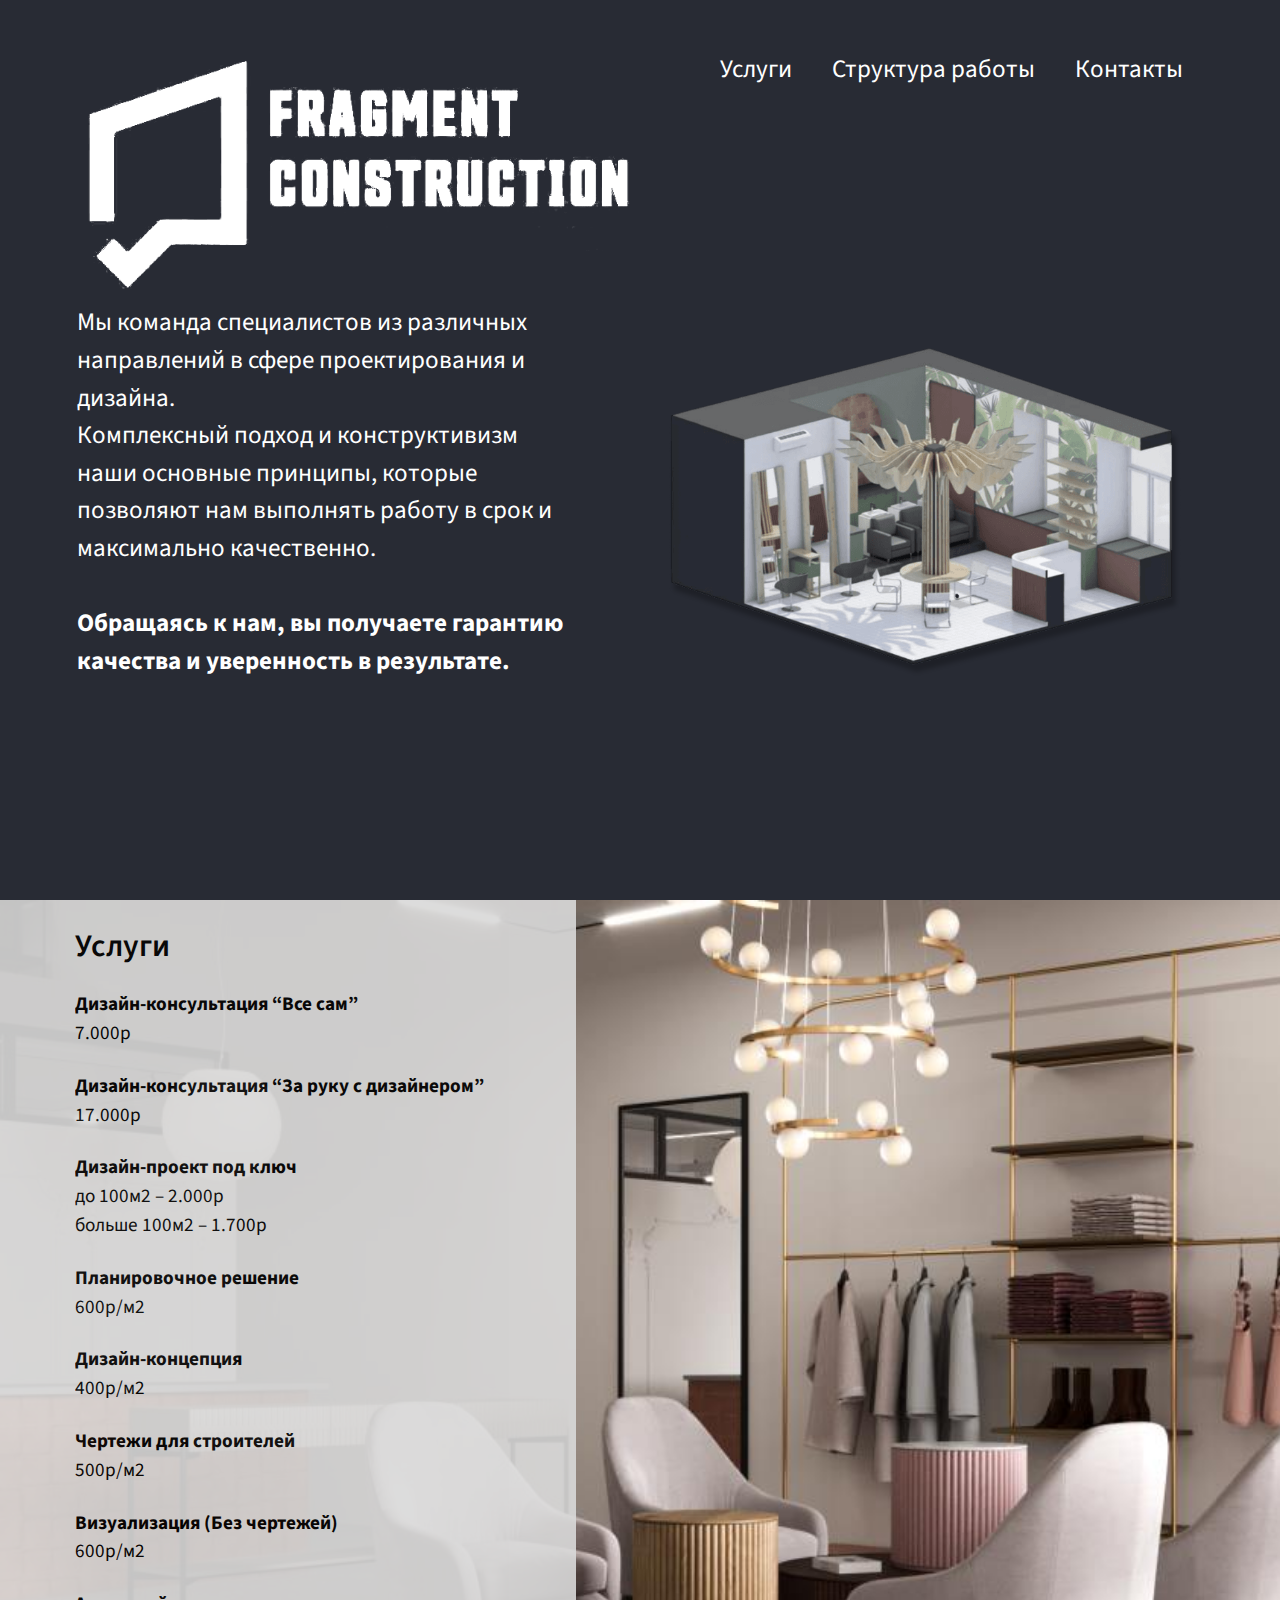
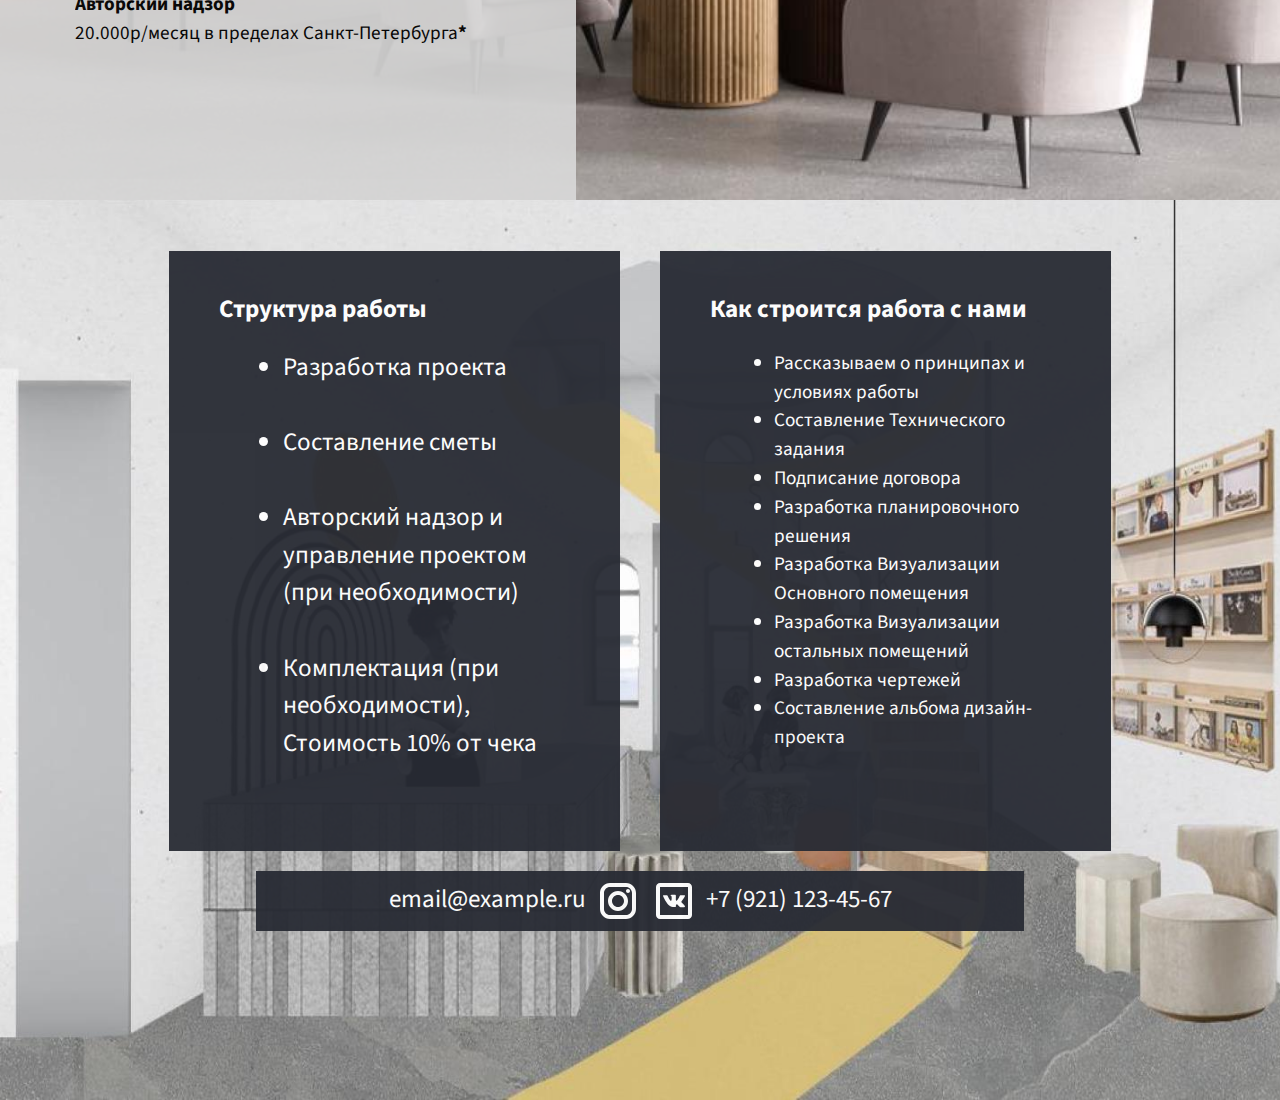
==== commit 47400d22: "v1.4" ====
--- a/index.original.html
+++ b/index.original.html
@@ -4,9 +4,9 @@
   <base href="/">
   <meta name="viewport" content="width=device-width, initial-scale=1">
   <link rel="icon" type="image/x-icon" href="assets/img/small-logo.ico">
-<style>@import"https://fonts.googleapis.com/css2?family=Source+Sans+Pro&display=swap";@tailwind components;@tailwind utilities;@tailwind base;*,:before,:after{box-sizing:border-box;border-width:0;border-style:solid;border-color:currentColor}:before,:after{--tw-content:""}html{line-height:1.5;-webkit-text-size-adjust:100%;tab-size:4;font-family:ui-sans-serif,system-ui,-apple-system,BlinkMacSystemFont,Segoe UI,Roboto,Helvetica Neue,Arial,Noto Sans,sans-serif,"Apple Color Emoji","Segoe UI Emoji",Segoe UI Symbol,"Noto Color Emoji";font-feature-settings:normal;font-variation-settings:normal}body{margin:0;line-height:inherit}*,:before,:after{--tw-border-spacing-x:0;--tw-border-spacing-y:0;--tw-translate-x:0;--tw-translate-y:0;--tw-rotate:0;--tw-skew-x:0;--tw-skew-y:0;--tw-scale-x:1;--tw-scale-y:1;--tw-pan-x: ;--tw-pan-y: ;--tw-pinch-zoom: ;--tw-scroll-snap-strictness:proximity;--tw-ordinal: ;--tw-slashed-zero: ;--tw-numeric-figure: ;--tw-numeric-spacing: ;--tw-numeric-fraction: ;--tw-ring-inset: ;--tw-ring-offset-width:0px;--tw-ring-offset-color:#fff;--tw-ring-color:rgb(59 130 246 / .5);--tw-ring-offset-shadow:0 0 #0000;--tw-ring-shadow:0 0 #0000;--tw-shadow:0 0 #0000;--tw-shadow-colored:0 0 #0000;--tw-blur: ;--tw-brightness: ;--tw-contrast: ;--tw-grayscale: ;--tw-hue-rotate: ;--tw-invert: ;--tw-saturate: ;--tw-sepia: ;--tw-drop-shadow: ;--tw-backdrop-blur: ;--tw-backdrop-brightness: ;--tw-backdrop-contrast: ;--tw-backdrop-grayscale: ;--tw-backdrop-hue-rotate: ;--tw-backdrop-invert: ;--tw-backdrop-opacity: ;--tw-backdrop-saturate: ;--tw-backdrop-sepia: }html{scroll-behavior:smooth}body{margin:0;padding:0;font-family:Source Sans Pro,sans-serif}</style><link rel="stylesheet" href="styles.1bf07caa44a591e1.css" media="print" onload="this.media='all'"><noscript><link rel="stylesheet" href="styles.1bf07caa44a591e1.css"></noscript></head>
+<style>@import"https://fonts.googleapis.com/css2?family=Source+Sans+Pro&display=swap";@tailwind components;@tailwind utilities;@tailwind base;*,:before,:after{box-sizing:border-box;border-width:0;border-style:solid;border-color:currentColor}:before,:after{--tw-content:""}html{line-height:1.5;-webkit-text-size-adjust:100%;tab-size:4;font-family:ui-sans-serif,system-ui,-apple-system,BlinkMacSystemFont,Segoe UI,Roboto,Helvetica Neue,Arial,Noto Sans,sans-serif,"Apple Color Emoji","Segoe UI Emoji",Segoe UI Symbol,"Noto Color Emoji";font-feature-settings:normal;font-variation-settings:normal}body{margin:0;line-height:inherit}*,:before,:after{--tw-border-spacing-x:0;--tw-border-spacing-y:0;--tw-translate-x:0;--tw-translate-y:0;--tw-rotate:0;--tw-skew-x:0;--tw-skew-y:0;--tw-scale-x:1;--tw-scale-y:1;--tw-pan-x: ;--tw-pan-y: ;--tw-pinch-zoom: ;--tw-scroll-snap-strictness:proximity;--tw-ordinal: ;--tw-slashed-zero: ;--tw-numeric-figure: ;--tw-numeric-spacing: ;--tw-numeric-fraction: ;--tw-ring-inset: ;--tw-ring-offset-width:0px;--tw-ring-offset-color:#fff;--tw-ring-color:rgb(59 130 246 / .5);--tw-ring-offset-shadow:0 0 #0000;--tw-ring-shadow:0 0 #0000;--tw-shadow:0 0 #0000;--tw-shadow-colored:0 0 #0000;--tw-blur: ;--tw-brightness: ;--tw-contrast: ;--tw-grayscale: ;--tw-hue-rotate: ;--tw-invert: ;--tw-saturate: ;--tw-sepia: ;--tw-drop-shadow: ;--tw-backdrop-blur: ;--tw-backdrop-brightness: ;--tw-backdrop-contrast: ;--tw-backdrop-grayscale: ;--tw-backdrop-hue-rotate: ;--tw-backdrop-invert: ;--tw-backdrop-opacity: ;--tw-backdrop-saturate: ;--tw-backdrop-sepia: }html{scroll-behavior:smooth}body{margin:0;padding:0;font-family:Source Sans Pro,sans-serif}</style><link rel="stylesheet" href="styles.a70732d9df2a5aee.css" media="print" onload="this.media='all'"><noscript><link rel="stylesheet" href="styles.a70732d9df2a5aee.css"></noscript></head>
 <body>
   <app-root></app-root>
-<script src="runtime.688c53f23d6f5116.js" type="module"></script><script src="polyfills.cc56de102c7d1e60.js" type="module"></script><script src="main.292feed4b7842128.js" type="module"></script>
+<script src="runtime.688c53f23d6f5116.js" type="module"></script><script src="polyfills.cc56de102c7d1e60.js" type="module"></script><script src="main.60982bb94b3d105f.js" type="module"></script>
 
 </body></html>--- a/styles.a70732d9df2a5aee.css
+++ b/styles.a70732d9df2a5aee.css
@@ -0,0 +1 @@
+@import"https://fonts.googleapis.com/css2?family=Source+Sans+Pro&display=swap";@tailwind components;@tailwind utilities;@tailwind base;*,:before,:after{box-sizing:border-box;border-width:0;border-style:solid;border-color:currentColor}:before,:after{--tw-content: ""}html{line-height:1.5;-webkit-text-size-adjust:100%;tab-size:4;font-family:ui-sans-serif,system-ui,-apple-system,BlinkMacSystemFont,Segoe UI,Roboto,Helvetica Neue,Arial,Noto Sans,sans-serif,"Apple Color Emoji","Segoe UI Emoji",Segoe UI Symbol,"Noto Color Emoji";font-feature-settings:normal;font-variation-settings:normal}body{margin:0;line-height:inherit}hr{height:0;color:inherit;border-top-width:1px}abbr:where([title]){-webkit-text-decoration:underline dotted;text-decoration:underline dotted}h1,h2,h3,h4,h5,h6{font-size:inherit;font-weight:inherit}a{color:inherit;text-decoration:inherit}b,strong{font-weight:bolder}code,kbd,samp,pre{font-family:ui-monospace,SFMono-Regular,Menlo,Monaco,Consolas,Liberation Mono,Courier New,monospace;font-size:1em}small{font-size:80%}sub,sup{font-size:75%;line-height:0;position:relative;vertical-align:baseline}sub{bottom:-.25em}sup{top:-.5em}table{text-indent:0;border-color:inherit;border-collapse:collapse}button,input,optgroup,select,textarea{font-family:inherit;font-size:100%;font-weight:inherit;line-height:inherit;color:inherit;margin:0;padding:0}button,select{text-transform:none}button,[type=button],[type=reset],[type=submit]{-webkit-appearance:button;background-color:transparent;background-image:none}:-moz-focusring{outline:auto}:-moz-ui-invalid{box-shadow:none}progress{vertical-align:baseline}::-webkit-inner-spin-button,::-webkit-outer-spin-button{height:auto}[type=search]{-webkit-appearance:textfield;outline-offset:-2px}::-webkit-search-decoration{-webkit-appearance:none}::-webkit-file-upload-button{-webkit-appearance:button;font:inherit}summary{display:list-item}blockquote,dl,dd,h1,h2,h3,h4,h5,h6,hr,figure,p,pre{margin:0}fieldset{margin:0;padding:0}legend{padding:0}ol,ul,menu{list-style:none;margin:0;padding:0}textarea{resize:vertical}input::placeholder,textarea::placeholder{opacity:1;color:#9ca3af}button,[role=button]{cursor:pointer}:disabled{cursor:default}img,svg,video,canvas,audio,iframe,embed,object{display:block;vertical-align:middle}img,video{max-width:100%;height:auto}[hidden]{display:none}*,:before,:after{--tw-border-spacing-x: 0;--tw-border-spacing-y: 0;--tw-translate-x: 0;--tw-translate-y: 0;--tw-rotate: 0;--tw-skew-x: 0;--tw-skew-y: 0;--tw-scale-x: 1;--tw-scale-y: 1;--tw-pan-x: ;--tw-pan-y: ;--tw-pinch-zoom: ;--tw-scroll-snap-strictness: proximity;--tw-ordinal: ;--tw-slashed-zero: ;--tw-numeric-figure: ;--tw-numeric-spacing: ;--tw-numeric-fraction: ;--tw-ring-inset: ;--tw-ring-offset-width: 0px;--tw-ring-offset-color: #fff;--tw-ring-color: rgb(59 130 246 / .5);--tw-ring-offset-shadow: 0 0 #0000;--tw-ring-shadow: 0 0 #0000;--tw-shadow: 0 0 #0000;--tw-shadow-colored: 0 0 #0000;--tw-blur: ;--tw-brightness: ;--tw-contrast: ;--tw-grayscale: ;--tw-hue-rotate: ;--tw-invert: ;--tw-saturate: ;--tw-sepia: ;--tw-drop-shadow: ;--tw-backdrop-blur: ;--tw-backdrop-brightness: ;--tw-backdrop-contrast: ;--tw-backdrop-grayscale: ;--tw-backdrop-hue-rotate: ;--tw-backdrop-invert: ;--tw-backdrop-opacity: ;--tw-backdrop-saturate: ;--tw-backdrop-sepia: }::-webkit-backdrop{--tw-border-spacing-x: 0;--tw-border-spacing-y: 0;--tw-translate-x: 0;--tw-translate-y: 0;--tw-rotate: 0;--tw-skew-x: 0;--tw-skew-y: 0;--tw-scale-x: 1;--tw-scale-y: 1;--tw-pan-x: ;--tw-pan-y: ;--tw-pinch-zoom: ;--tw-scroll-snap-strictness: proximity;--tw-ordinal: ;--tw-slashed-zero: ;--tw-numeric-figure: ;--tw-numeric-spacing: ;--tw-numeric-fraction: ;--tw-ring-inset: ;--tw-ring-offset-width: 0px;--tw-ring-offset-color: #fff;--tw-ring-color: rgb(59 130 246 / .5);--tw-ring-offset-shadow: 0 0 #0000;--tw-ring-shadow: 0 0 #0000;--tw-shadow: 0 0 #0000;--tw-shadow-colored: 0 0 #0000;--tw-blur: ;--tw-brightness: ;--tw-contrast: ;--tw-grayscale: ;--tw-hue-rotate: ;--tw-invert: ;--tw-saturate: ;--tw-sepia: ;--tw-drop-shadow: ;--tw-backdrop-blur: ;--tw-backdrop-brightness: ;--tw-backdrop-contrast: ;--tw-backdrop-grayscale: ;--tw-backdrop-hue-rotate: ;--tw-backdrop-invert: ;--tw-backdrop-opacity: ;--tw-backdrop-saturate: ;--tw-backdrop-sepia: }::backdrop{--tw-border-spacing-x: 0;--tw-border-spacing-y: 0;--tw-translate-x: 0;--tw-translate-y: 0;--tw-rotate: 0;--tw-skew-x: 0;--tw-skew-y: 0;--tw-scale-x: 1;--tw-scale-y: 1;--tw-pan-x: ;--tw-pan-y: ;--tw-pinch-zoom: ;--tw-scroll-snap-strictness: proximity;--tw-ordinal: ;--tw-slashed-zero: ;--tw-numeric-figure: ;--tw-numeric-spacing: ;--tw-numeric-fraction: ;--tw-ring-inset: ;--tw-ring-offset-width: 0px;--tw-ring-offset-color: #fff;--tw-ring-color: rgb(59 130 246 / .5);--tw-ring-offset-shadow: 0 0 #0000;--tw-ring-shadow: 0 0 #0000;--tw-shadow: 0 0 #0000;--tw-shadow-colored: 0 0 #0000;--tw-blur: ;--tw-brightness: ;--tw-contrast: ;--tw-grayscale: ;--tw-hue-rotate: ;--tw-invert: ;--tw-saturate: ;--tw-sepia: ;--tw-drop-shadow: ;--tw-backdrop-blur: ;--tw-backdrop-brightness: ;--tw-backdrop-contrast: ;--tw-backdrop-grayscale: ;--tw-backdrop-hue-rotate: ;--tw-backdrop-invert: ;--tw-backdrop-opacity: ;--tw-backdrop-saturate: ;--tw-backdrop-sepia: }.absolute{position:absolute}.relative{position:relative}.bottom-0{bottom:0}.right-5{right:1.25rem}.mx-\[13\%\]{margin-left:13%;margin-right:13%}.mx-\[50px\]{margin-left:50px;margin-right:50px}.mx-\[6\%\]{margin-left:6%;margin-right:6%}.mx-auto{margin-left:auto;margin-right:auto}.mb-2{margin-bottom:.5rem}.mb-\[6\%\]{margin-bottom:6%}.ml-16{margin-left:4rem}.mt-1{margin-top:.25rem}.mt-1\.5{margin-top:.375rem}.mt-10{margin-top:2.5rem}.mt-2{margin-top:.5rem}.mt-2\.5{margin-top:.625rem}.mt-5{margin-top:1.25rem}.mt-\[4\%\]{margin-top:4%}.flex{display:flex}.grid{display:grid}.h-\[100\%\]{height:100%}.h-\[600px\]{height:600px}.h-\[60px\]{height:60px}.h-screen{height:100vh}.max-h-\[400px\]{max-height:400px}.w-\[100\%\]{width:100%}.w-\[40\%\]{width:40%}.w-\[45\%\]{width:45%}.w-\[60\%\]{width:60%}.w-\[90\%\]{width:90%}.max-w-\[800px\]{max-width:800px}.animate-pulse{animation:pulse 2s cubic-bezier(.4,0,.6,1) infinite}.list-disc{list-style-type:disc}.grid-cols-2{grid-template-columns:repeat(2,minmax(0,1fr))}.flex-col{flex-direction:column}.justify-center{justify-content:center}.justify-between{justify-content:space-between}.gap-10{gap:2.5rem}.gap-2{gap:.5rem}.overflow-hidden{overflow:hidden}.bg-background-blue{--tw-bg-opacity: 1;background-color:rgb(40 43 52 / var(--tw-bg-opacity))}.bg-cream-white{--tw-bg-opacity: 1;background-color:rgb(217 217 217 / var(--tw-bg-opacity))}.bg-about-bg{background-image:url(about-bg.d2e4518c8d98e745.jpg)}.bg-services-bg{background-image:url(services-bg.50ebe904d88198e3.jpg)}.bg-cover{background-size:cover}.bg-no-repeat{background-repeat:no-repeat}.text-2xl{font-size:1.2rem}.text-3xl{font-size:1.567rem}.text-4xl{font-size:1.964rem}.text-xl{font-size:1rem}.font-bold{font-weight:700}.font-semibold{font-weight:600}.text-white{--tw-text-opacity: 1;color:rgb(255 255 255 / var(--tw-text-opacity))}.opacity-90{opacity:.9}.opacity-95{opacity:.95}html{scroll-behavior:smooth}body{margin:0;padding:0;font-family:Source Sans Pro,sans-serif}@keyframes pulse{50%{opacity:.5}}.hover\:animate-pulse:hover{animation:pulse 2s cubic-bezier(.4,0,.6,1) infinite}.hover\:text-cream-white:hover{--tw-text-opacity: 1;color:rgb(217 217 217 / var(--tw-text-opacity))}@media (min-width: 1600px){.min-\[1600px\]\:text-3xl{font-size:1.567rem}}
--- a/styles.a70732d9df2a5aee.css
+++ b/styles.a70732d9df2a5aee.css
@@ -0,0 +1 @@
+@import"https://fonts.googleapis.com/css2?family=Source+Sans+Pro&display=swap";@tailwind components;@tailwind utilities;@tailwind base;*,:before,:after{box-sizing:border-box;border-width:0;border-style:solid;border-color:currentColor}:before,:after{--tw-content: ""}html{line-height:1.5;-webkit-text-size-adjust:100%;tab-size:4;font-family:ui-sans-serif,system-ui,-apple-system,BlinkMacSystemFont,Segoe UI,Roboto,Helvetica Neue,Arial,Noto Sans,sans-serif,"Apple Color Emoji","Segoe UI Emoji",Segoe UI Symbol,"Noto Color Emoji";font-feature-settings:normal;font-variation-settings:normal}body{margin:0;line-height:inherit}hr{height:0;color:inherit;border-top-width:1px}abbr:where([title]){-webkit-text-decoration:underline dotted;text-decoration:underline dotted}h1,h2,h3,h4,h5,h6{font-size:inherit;font-weight:inherit}a{color:inherit;text-decoration:inherit}b,strong{font-weight:bolder}code,kbd,samp,pre{font-family:ui-monospace,SFMono-Regular,Menlo,Monaco,Consolas,Liberation Mono,Courier New,monospace;font-size:1em}small{font-size:80%}sub,sup{font-size:75%;line-height:0;position:relative;vertical-align:baseline}sub{bottom:-.25em}sup{top:-.5em}table{text-indent:0;border-color:inherit;border-collapse:collapse}button,input,optgroup,select,textarea{font-family:inherit;font-size:100%;font-weight:inherit;line-height:inherit;color:inherit;margin:0;padding:0}button,select{text-transform:none}button,[type=button],[type=reset],[type=submit]{-webkit-appearance:button;background-color:transparent;background-image:none}:-moz-focusring{outline:auto}:-moz-ui-invalid{box-shadow:none}progress{vertical-align:baseline}::-webkit-inner-spin-button,::-webkit-outer-spin-button{height:auto}[type=search]{-webkit-appearance:textfield;outline-offset:-2px}::-webkit-search-decoration{-webkit-appearance:none}::-webkit-file-upload-button{-webkit-appearance:button;font:inherit}summary{display:list-item}blockquote,dl,dd,h1,h2,h3,h4,h5,h6,hr,figure,p,pre{margin:0}fieldset{margin:0;padding:0}legend{padding:0}ol,ul,menu{list-style:none;margin:0;padding:0}textarea{resize:vertical}input::placeholder,textarea::placeholder{opacity:1;color:#9ca3af}button,[role=button]{cursor:pointer}:disabled{cursor:default}img,svg,video,canvas,audio,iframe,embed,object{display:block;vertical-align:middle}img,video{max-width:100%;height:auto}[hidden]{display:none}*,:before,:after{--tw-border-spacing-x: 0;--tw-border-spacing-y: 0;--tw-translate-x: 0;--tw-translate-y: 0;--tw-rotate: 0;--tw-skew-x: 0;--tw-skew-y: 0;--tw-scale-x: 1;--tw-scale-y: 1;--tw-pan-x: ;--tw-pan-y: ;--tw-pinch-zoom: ;--tw-scroll-snap-strictness: proximity;--tw-ordinal: ;--tw-slashed-zero: ;--tw-numeric-figure: ;--tw-numeric-spacing: ;--tw-numeric-fraction: ;--tw-ring-inset: ;--tw-ring-offset-width: 0px;--tw-ring-offset-color: #fff;--tw-ring-color: rgb(59 130 246 / .5);--tw-ring-offset-shadow: 0 0 #0000;--tw-ring-shadow: 0 0 #0000;--tw-shadow: 0 0 #0000;--tw-shadow-colored: 0 0 #0000;--tw-blur: ;--tw-brightness: ;--tw-contrast: ;--tw-grayscale: ;--tw-hue-rotate: ;--tw-invert: ;--tw-saturate: ;--tw-sepia: ;--tw-drop-shadow: ;--tw-backdrop-blur: ;--tw-backdrop-brightness: ;--tw-backdrop-contrast: ;--tw-backdrop-grayscale: ;--tw-backdrop-hue-rotate: ;--tw-backdrop-invert: ;--tw-backdrop-opacity: ;--tw-backdrop-saturate: ;--tw-backdrop-sepia: }::-webkit-backdrop{--tw-border-spacing-x: 0;--tw-border-spacing-y: 0;--tw-translate-x: 0;--tw-translate-y: 0;--tw-rotate: 0;--tw-skew-x: 0;--tw-skew-y: 0;--tw-scale-x: 1;--tw-scale-y: 1;--tw-pan-x: ;--tw-pan-y: ;--tw-pinch-zoom: ;--tw-scroll-snap-strictness: proximity;--tw-ordinal: ;--tw-slashed-zero: ;--tw-numeric-figure: ;--tw-numeric-spacing: ;--tw-numeric-fraction: ;--tw-ring-inset: ;--tw-ring-offset-width: 0px;--tw-ring-offset-color: #fff;--tw-ring-color: rgb(59 130 246 / .5);--tw-ring-offset-shadow: 0 0 #0000;--tw-ring-shadow: 0 0 #0000;--tw-shadow: 0 0 #0000;--tw-shadow-colored: 0 0 #0000;--tw-blur: ;--tw-brightness: ;--tw-contrast: ;--tw-grayscale: ;--tw-hue-rotate: ;--tw-invert: ;--tw-saturate: ;--tw-sepia: ;--tw-drop-shadow: ;--tw-backdrop-blur: ;--tw-backdrop-brightness: ;--tw-backdrop-contrast: ;--tw-backdrop-grayscale: ;--tw-backdrop-hue-rotate: ;--tw-backdrop-invert: ;--tw-backdrop-opacity: ;--tw-backdrop-saturate: ;--tw-backdrop-sepia: }::backdrop{--tw-border-spacing-x: 0;--tw-border-spacing-y: 0;--tw-translate-x: 0;--tw-translate-y: 0;--tw-rotate: 0;--tw-skew-x: 0;--tw-skew-y: 0;--tw-scale-x: 1;--tw-scale-y: 1;--tw-pan-x: ;--tw-pan-y: ;--tw-pinch-zoom: ;--tw-scroll-snap-strictness: proximity;--tw-ordinal: ;--tw-slashed-zero: ;--tw-numeric-figure: ;--tw-numeric-spacing: ;--tw-numeric-fraction: ;--tw-ring-inset: ;--tw-ring-offset-width: 0px;--tw-ring-offset-color: #fff;--tw-ring-color: rgb(59 130 246 / .5);--tw-ring-offset-shadow: 0 0 #0000;--tw-ring-shadow: 0 0 #0000;--tw-shadow: 0 0 #0000;--tw-shadow-colored: 0 0 #0000;--tw-blur: ;--tw-brightness: ;--tw-contrast: ;--tw-grayscale: ;--tw-hue-rotate: ;--tw-invert: ;--tw-saturate: ;--tw-sepia: ;--tw-drop-shadow: ;--tw-backdrop-blur: ;--tw-backdrop-brightness: ;--tw-backdrop-contrast: ;--tw-backdrop-grayscale: ;--tw-backdrop-hue-rotate: ;--tw-backdrop-invert: ;--tw-backdrop-opacity: ;--tw-backdrop-saturate: ;--tw-backdrop-sepia: }.absolute{position:absolute}.relative{position:relative}.bottom-0{bottom:0}.right-5{right:1.25rem}.mx-\[13\%\]{margin-left:13%;margin-right:13%}.mx-\[50px\]{margin-left:50px;margin-right:50px}.mx-\[6\%\]{margin-left:6%;margin-right:6%}.mx-auto{margin-left:auto;margin-right:auto}.mb-2{margin-bottom:.5rem}.mb-\[6\%\]{margin-bottom:6%}.ml-16{margin-left:4rem}.mt-1{margin-top:.25rem}.mt-1\.5{margin-top:.375rem}.mt-10{margin-top:2.5rem}.mt-2{margin-top:.5rem}.mt-2\.5{margin-top:.625rem}.mt-5{margin-top:1.25rem}.mt-\[4\%\]{margin-top:4%}.flex{display:flex}.grid{display:grid}.h-\[100\%\]{height:100%}.h-\[600px\]{height:600px}.h-\[60px\]{height:60px}.h-screen{height:100vh}.max-h-\[400px\]{max-height:400px}.w-\[100\%\]{width:100%}.w-\[40\%\]{width:40%}.w-\[45\%\]{width:45%}.w-\[60\%\]{width:60%}.w-\[90\%\]{width:90%}.max-w-\[800px\]{max-width:800px}.animate-pulse{animation:pulse 2s cubic-bezier(.4,0,.6,1) infinite}.list-disc{list-style-type:disc}.grid-cols-2{grid-template-columns:repeat(2,minmax(0,1fr))}.flex-col{flex-direction:column}.justify-center{justify-content:center}.justify-between{justify-content:space-between}.gap-10{gap:2.5rem}.gap-2{gap:.5rem}.overflow-hidden{overflow:hidden}.bg-background-blue{--tw-bg-opacity: 1;background-color:rgb(40 43 52 / var(--tw-bg-opacity))}.bg-cream-white{--tw-bg-opacity: 1;background-color:rgb(217 217 217 / var(--tw-bg-opacity))}.bg-about-bg{background-image:url(about-bg.d2e4518c8d98e745.jpg)}.bg-services-bg{background-image:url(services-bg.50ebe904d88198e3.jpg)}.bg-cover{background-size:cover}.bg-no-repeat{background-repeat:no-repeat}.text-2xl{font-size:1.2rem}.text-3xl{font-size:1.567rem}.text-4xl{font-size:1.964rem}.text-xl{font-size:1rem}.font-bold{font-weight:700}.font-semibold{font-weight:600}.text-white{--tw-text-opacity: 1;color:rgb(255 255 255 / var(--tw-text-opacity))}.opacity-90{opacity:.9}.opacity-95{opacity:.95}html{scroll-behavior:smooth}body{margin:0;padding:0;font-family:Source Sans Pro,sans-serif}@keyframes pulse{50%{opacity:.5}}.hover\:animate-pulse:hover{animation:pulse 2s cubic-bezier(.4,0,.6,1) infinite}.hover\:text-cream-white:hover{--tw-text-opacity: 1;color:rgb(217 217 217 / var(--tw-text-opacity))}@media (min-width: 1600px){.min-\[1600px\]\:text-3xl{font-size:1.567rem}}
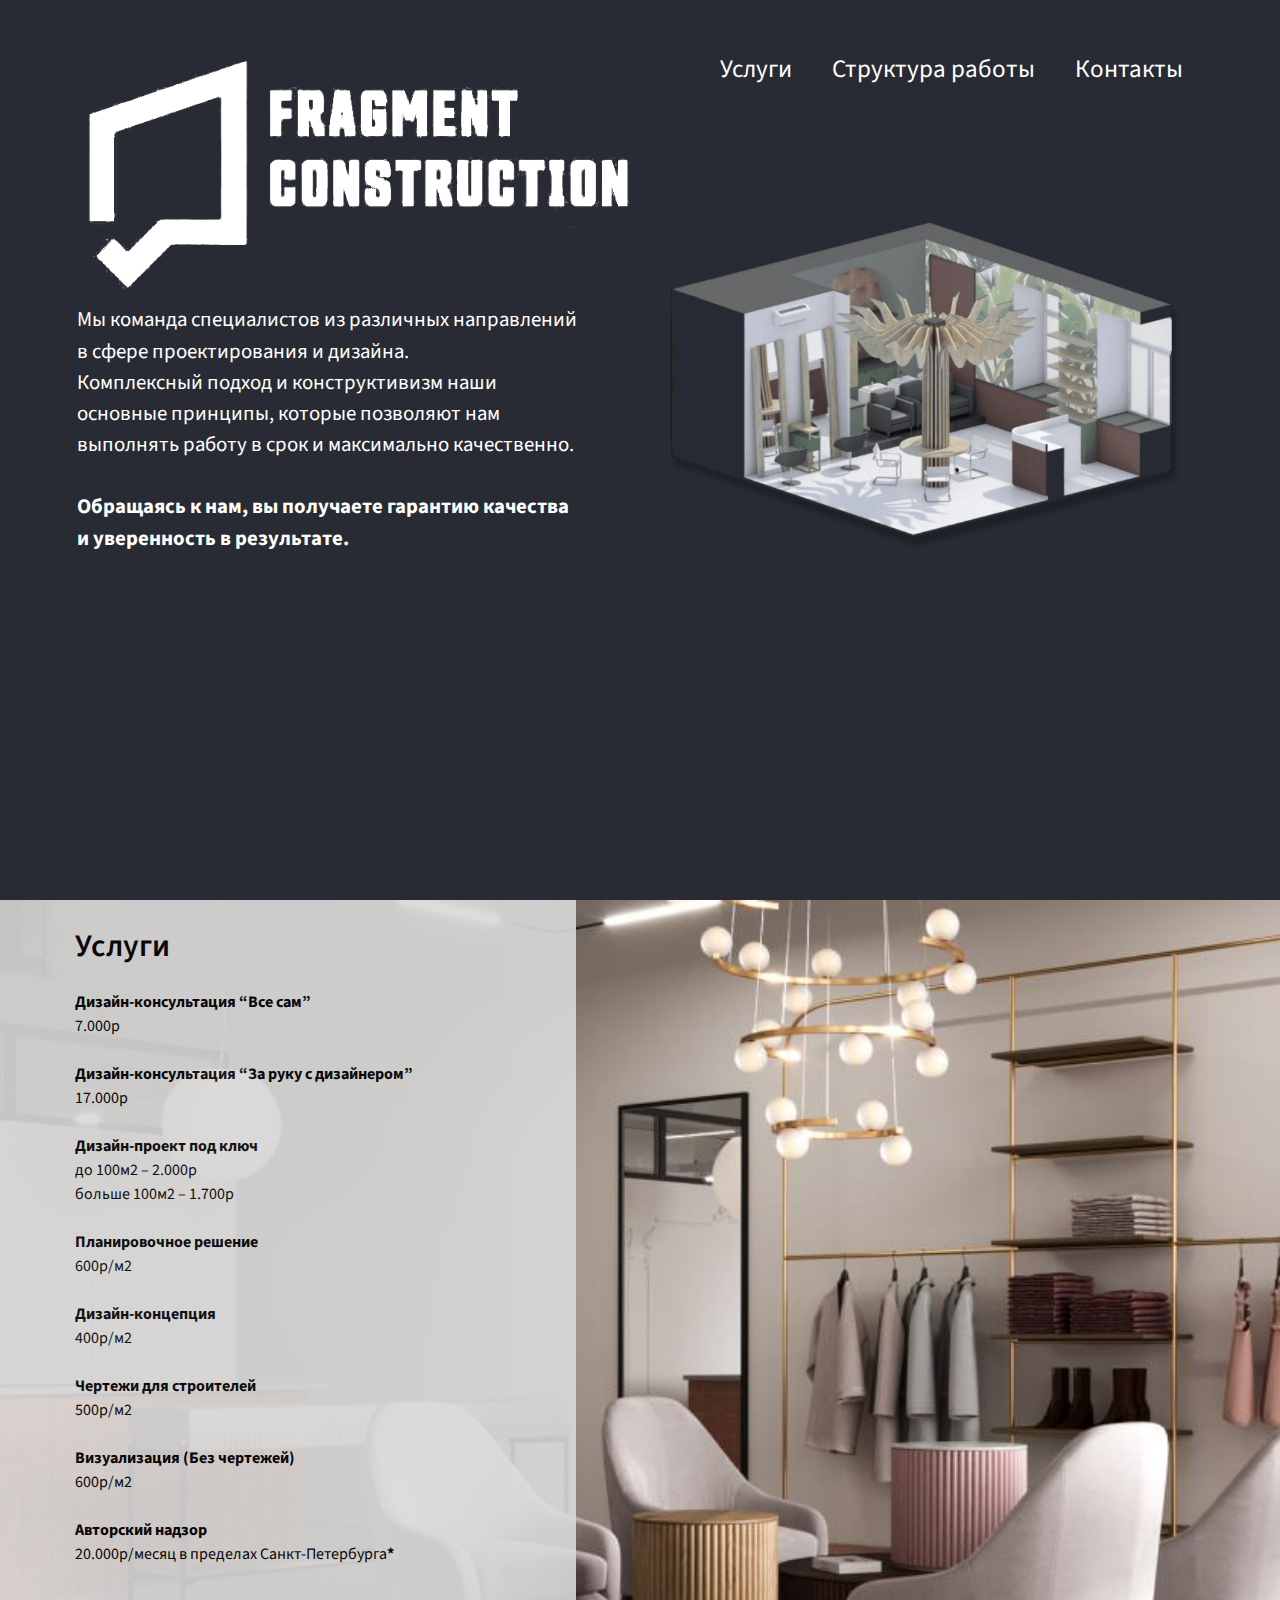
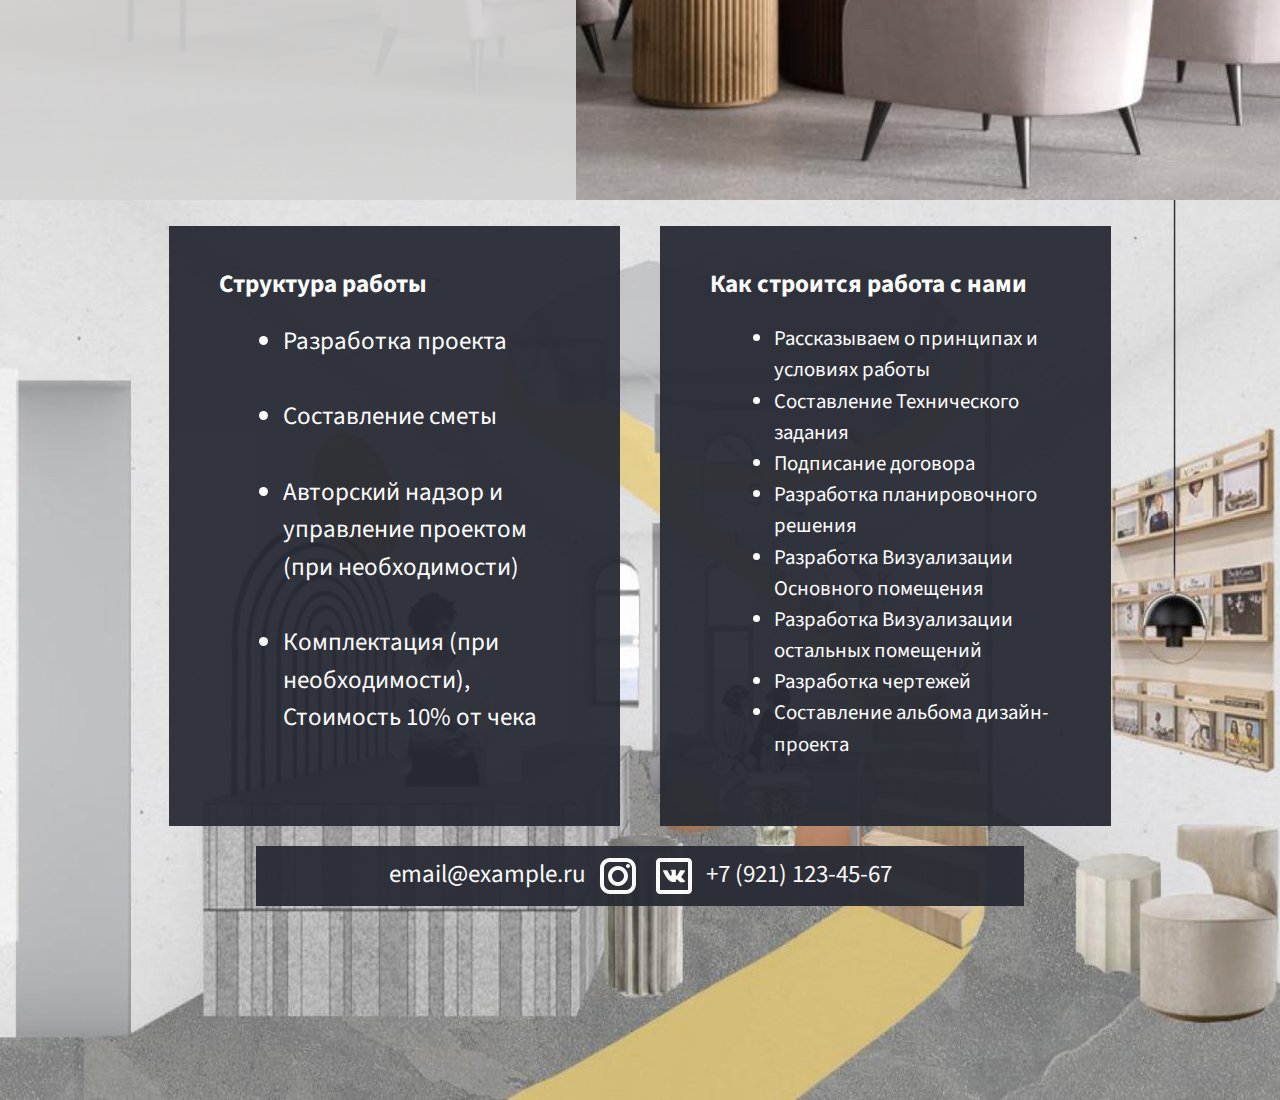
==== commit fc068a1c: "v1.6" ====
--- a/index.original.html
+++ b/index.original.html
@@ -4,9 +4,9 @@
   <base href="/">
   <meta name="viewport" content="width=device-width, initial-scale=1">
   <link rel="icon" type="image/x-icon" href="assets/img/small-logo.ico">
-<style>@import"https://fonts.googleapis.com/css2?family=Source+Sans+Pro&display=swap";@tailwind components;@tailwind utilities;@tailwind base;*,:before,:after{box-sizing:border-box;border-width:0;border-style:solid;border-color:currentColor}:before,:after{--tw-content:""}html{line-height:1.5;-webkit-text-size-adjust:100%;tab-size:4;font-family:ui-sans-serif,system-ui,-apple-system,BlinkMacSystemFont,Segoe UI,Roboto,Helvetica Neue,Arial,Noto Sans,sans-serif,"Apple Color Emoji","Segoe UI Emoji",Segoe UI Symbol,"Noto Color Emoji";font-feature-settings:normal;font-variation-settings:normal}body{margin:0;line-height:inherit}*,:before,:after{--tw-border-spacing-x:0;--tw-border-spacing-y:0;--tw-translate-x:0;--tw-translate-y:0;--tw-rotate:0;--tw-skew-x:0;--tw-skew-y:0;--tw-scale-x:1;--tw-scale-y:1;--tw-pan-x: ;--tw-pan-y: ;--tw-pinch-zoom: ;--tw-scroll-snap-strictness:proximity;--tw-ordinal: ;--tw-slashed-zero: ;--tw-numeric-figure: ;--tw-numeric-spacing: ;--tw-numeric-fraction: ;--tw-ring-inset: ;--tw-ring-offset-width:0px;--tw-ring-offset-color:#fff;--tw-ring-color:rgb(59 130 246 / .5);--tw-ring-offset-shadow:0 0 #0000;--tw-ring-shadow:0 0 #0000;--tw-shadow:0 0 #0000;--tw-shadow-colored:0 0 #0000;--tw-blur: ;--tw-brightness: ;--tw-contrast: ;--tw-grayscale: ;--tw-hue-rotate: ;--tw-invert: ;--tw-saturate: ;--tw-sepia: ;--tw-drop-shadow: ;--tw-backdrop-blur: ;--tw-backdrop-brightness: ;--tw-backdrop-contrast: ;--tw-backdrop-grayscale: ;--tw-backdrop-hue-rotate: ;--tw-backdrop-invert: ;--tw-backdrop-opacity: ;--tw-backdrop-saturate: ;--tw-backdrop-sepia: }html{scroll-behavior:smooth}body{margin:0;padding:0;font-family:Source Sans Pro,sans-serif}</style><link rel="stylesheet" href="styles.a70732d9df2a5aee.css" media="print" onload="this.media='all'"><noscript><link rel="stylesheet" href="styles.a70732d9df2a5aee.css"></noscript></head>
+<style>@import"https://fonts.googleapis.com/css2?family=Source+Sans+Pro&display=swap";@tailwind components;@tailwind utilities;@tailwind base;*,:before,:after{box-sizing:border-box;border-width:0;border-style:solid;border-color:currentColor}:before,:after{--tw-content:""}html{line-height:1.5;-webkit-text-size-adjust:100%;tab-size:4;font-family:ui-sans-serif,system-ui,-apple-system,BlinkMacSystemFont,Segoe UI,Roboto,Helvetica Neue,Arial,Noto Sans,sans-serif,"Apple Color Emoji","Segoe UI Emoji",Segoe UI Symbol,"Noto Color Emoji";font-feature-settings:normal;font-variation-settings:normal}body{margin:0;line-height:inherit}*,:before,:after{--tw-border-spacing-x:0;--tw-border-spacing-y:0;--tw-translate-x:0;--tw-translate-y:0;--tw-rotate:0;--tw-skew-x:0;--tw-skew-y:0;--tw-scale-x:1;--tw-scale-y:1;--tw-pan-x: ;--tw-pan-y: ;--tw-pinch-zoom: ;--tw-scroll-snap-strictness:proximity;--tw-ordinal: ;--tw-slashed-zero: ;--tw-numeric-figure: ;--tw-numeric-spacing: ;--tw-numeric-fraction: ;--tw-ring-inset: ;--tw-ring-offset-width:0px;--tw-ring-offset-color:#fff;--tw-ring-color:rgb(59 130 246 / .5);--tw-ring-offset-shadow:0 0 #0000;--tw-ring-shadow:0 0 #0000;--tw-shadow:0 0 #0000;--tw-shadow-colored:0 0 #0000;--tw-blur: ;--tw-brightness: ;--tw-contrast: ;--tw-grayscale: ;--tw-hue-rotate: ;--tw-invert: ;--tw-saturate: ;--tw-sepia: ;--tw-drop-shadow: ;--tw-backdrop-blur: ;--tw-backdrop-brightness: ;--tw-backdrop-contrast: ;--tw-backdrop-grayscale: ;--tw-backdrop-hue-rotate: ;--tw-backdrop-invert: ;--tw-backdrop-opacity: ;--tw-backdrop-saturate: ;--tw-backdrop-sepia: }html{scroll-behavior:smooth}body{margin:0;padding:0;font-family:Source Sans Pro,sans-serif}</style><link rel="stylesheet" href="styles.8c0480f54a3357f1.css" media="print" onload="this.media='all'"><noscript><link rel="stylesheet" href="styles.8c0480f54a3357f1.css"></noscript></head>
 <body>
   <app-root></app-root>
-<script src="runtime.688c53f23d6f5116.js" type="module"></script><script src="polyfills.cc56de102c7d1e60.js" type="module"></script><script src="main.60982bb94b3d105f.js" type="module"></script>
+<script src="runtime.688c53f23d6f5116.js" type="module"></script><script src="polyfills.cc56de102c7d1e60.js" type="module"></script><script src="main.2405939217dc21ef.js" type="module"></script>
 
 </body></html>--- a/styles.8c0480f54a3357f1.css
+++ b/styles.8c0480f54a3357f1.css
@@ -0,0 +1 @@
+@import"https://fonts.googleapis.com/css2?family=Source+Sans+Pro&display=swap";@tailwind components;@tailwind utilities;@tailwind base;*,:before,:after{box-sizing:border-box;border-width:0;border-style:solid;border-color:currentColor}:before,:after{--tw-content: ""}html{line-height:1.5;-webkit-text-size-adjust:100%;tab-size:4;font-family:ui-sans-serif,system-ui,-apple-system,BlinkMacSystemFont,Segoe UI,Roboto,Helvetica Neue,Arial,Noto Sans,sans-serif,"Apple Color Emoji","Segoe UI Emoji",Segoe UI Symbol,"Noto Color Emoji";font-feature-settings:normal;font-variation-settings:normal}body{margin:0;line-height:inherit}hr{height:0;color:inherit;border-top-width:1px}abbr:where([title]){-webkit-text-decoration:underline dotted;text-decoration:underline dotted}h1,h2,h3,h4,h5,h6{font-size:inherit;font-weight:inherit}a{color:inherit;text-decoration:inherit}b,strong{font-weight:bolder}code,kbd,samp,pre{font-family:ui-monospace,SFMono-Regular,Menlo,Monaco,Consolas,Liberation Mono,Courier New,monospace;font-size:1em}small{font-size:80%}sub,sup{font-size:75%;line-height:0;position:relative;vertical-align:baseline}sub{bottom:-.25em}sup{top:-.5em}table{text-indent:0;border-color:inherit;border-collapse:collapse}button,input,optgroup,select,textarea{font-family:inherit;font-size:100%;font-weight:inherit;line-height:inherit;color:inherit;margin:0;padding:0}button,select{text-transform:none}button,[type=button],[type=reset],[type=submit]{-webkit-appearance:button;background-color:transparent;background-image:none}:-moz-focusring{outline:auto}:-moz-ui-invalid{box-shadow:none}progress{vertical-align:baseline}::-webkit-inner-spin-button,::-webkit-outer-spin-button{height:auto}[type=search]{-webkit-appearance:textfield;outline-offset:-2px}::-webkit-search-decoration{-webkit-appearance:none}::-webkit-file-upload-button{-webkit-appearance:button;font:inherit}summary{display:list-item}blockquote,dl,dd,h1,h2,h3,h4,h5,h6,hr,figure,p,pre{margin:0}fieldset{margin:0;padding:0}legend{padding:0}ol,ul,menu{list-style:none;margin:0;padding:0}textarea{resize:vertical}input::placeholder,textarea::placeholder{opacity:1;color:#9ca3af}button,[role=button]{cursor:pointer}:disabled{cursor:default}img,svg,video,canvas,audio,iframe,embed,object{display:block;vertical-align:middle}img,video{max-width:100%;height:auto}[hidden]{display:none}*,:before,:after{--tw-border-spacing-x: 0;--tw-border-spacing-y: 0;--tw-translate-x: 0;--tw-translate-y: 0;--tw-rotate: 0;--tw-skew-x: 0;--tw-skew-y: 0;--tw-scale-x: 1;--tw-scale-y: 1;--tw-pan-x: ;--tw-pan-y: ;--tw-pinch-zoom: ;--tw-scroll-snap-strictness: proximity;--tw-ordinal: ;--tw-slashed-zero: ;--tw-numeric-figure: ;--tw-numeric-spacing: ;--tw-numeric-fraction: ;--tw-ring-inset: ;--tw-ring-offset-width: 0px;--tw-ring-offset-color: #fff;--tw-ring-color: rgb(59 130 246 / .5);--tw-ring-offset-shadow: 0 0 #0000;--tw-ring-shadow: 0 0 #0000;--tw-shadow: 0 0 #0000;--tw-shadow-colored: 0 0 #0000;--tw-blur: ;--tw-brightness: ;--tw-contrast: ;--tw-grayscale: ;--tw-hue-rotate: ;--tw-invert: ;--tw-saturate: ;--tw-sepia: ;--tw-drop-shadow: ;--tw-backdrop-blur: ;--tw-backdrop-brightness: ;--tw-backdrop-contrast: ;--tw-backdrop-grayscale: ;--tw-backdrop-hue-rotate: ;--tw-backdrop-invert: ;--tw-backdrop-opacity: ;--tw-backdrop-saturate: ;--tw-backdrop-sepia: }::-webkit-backdrop{--tw-border-spacing-x: 0;--tw-border-spacing-y: 0;--tw-translate-x: 0;--tw-translate-y: 0;--tw-rotate: 0;--tw-skew-x: 0;--tw-skew-y: 0;--tw-scale-x: 1;--tw-scale-y: 1;--tw-pan-x: ;--tw-pan-y: ;--tw-pinch-zoom: ;--tw-scroll-snap-strictness: proximity;--tw-ordinal: ;--tw-slashed-zero: ;--tw-numeric-figure: ;--tw-numeric-spacing: ;--tw-numeric-fraction: ;--tw-ring-inset: ;--tw-ring-offset-width: 0px;--tw-ring-offset-color: #fff;--tw-ring-color: rgb(59 130 246 / .5);--tw-ring-offset-shadow: 0 0 #0000;--tw-ring-shadow: 0 0 #0000;--tw-shadow: 0 0 #0000;--tw-shadow-colored: 0 0 #0000;--tw-blur: ;--tw-brightness: ;--tw-contrast: ;--tw-grayscale: ;--tw-hue-rotate: ;--tw-invert: ;--tw-saturate: ;--tw-sepia: ;--tw-drop-shadow: ;--tw-backdrop-blur: ;--tw-backdrop-brightness: ;--tw-backdrop-contrast: ;--tw-backdrop-grayscale: ;--tw-backdrop-hue-rotate: ;--tw-backdrop-invert: ;--tw-backdrop-opacity: ;--tw-backdrop-saturate: ;--tw-backdrop-sepia: }::backdrop{--tw-border-spacing-x: 0;--tw-border-spacing-y: 0;--tw-translate-x: 0;--tw-translate-y: 0;--tw-rotate: 0;--tw-skew-x: 0;--tw-skew-y: 0;--tw-scale-x: 1;--tw-scale-y: 1;--tw-pan-x: ;--tw-pan-y: ;--tw-pinch-zoom: ;--tw-scroll-snap-strictness: proximity;--tw-ordinal: ;--tw-slashed-zero: ;--tw-numeric-figure: ;--tw-numeric-spacing: ;--tw-numeric-fraction: ;--tw-ring-inset: ;--tw-ring-offset-width: 0px;--tw-ring-offset-color: #fff;--tw-ring-color: rgb(59 130 246 / .5);--tw-ring-offset-shadow: 0 0 #0000;--tw-ring-shadow: 0 0 #0000;--tw-shadow: 0 0 #0000;--tw-shadow-colored: 0 0 #0000;--tw-blur: ;--tw-brightness: ;--tw-contrast: ;--tw-grayscale: ;--tw-hue-rotate: ;--tw-invert: ;--tw-saturate: ;--tw-sepia: ;--tw-drop-shadow: ;--tw-backdrop-blur: ;--tw-backdrop-brightness: ;--tw-backdrop-contrast: ;--tw-backdrop-grayscale: ;--tw-backdrop-hue-rotate: ;--tw-backdrop-invert: ;--tw-backdrop-opacity: ;--tw-backdrop-saturate: ;--tw-backdrop-sepia: }.absolute{position:absolute}.relative{position:relative}.bottom-0{bottom:0}.right-5{right:1.25rem}.mx-\[13\%\]{margin-left:13%;margin-right:13%}.mx-\[50px\]{margin-left:50px;margin-right:50px}.mx-\[6\%\]{margin-left:6%;margin-right:6%}.mx-auto{margin-left:auto;margin-right:auto}.mb-4{margin-bottom:1rem}.mb-\[6\%\]{margin-bottom:6%}.ml-16{margin-left:4rem}.mt-1{margin-top:.25rem}.mt-1\.5{margin-top:.375rem}.mt-10{margin-top:2.5rem}.mt-2{margin-top:.5rem}.mt-2\.5{margin-top:.625rem}.mt-5{margin-top:1.25rem}.mt-\[2\%\]{margin-top:2%}.mt-\[4\%\]{margin-top:4%}.flex{display:flex}.grid{display:grid}.h-\[100\%\]{height:100%}.h-\[600px\]{height:600px}.h-\[60px\]{height:60px}.h-screen{height:100vh}.max-h-\[400px\]{max-height:400px}.w-\[100\%\]{width:100%}.w-\[40\%\]{width:40%}.w-\[45\%\]{width:45%}.w-\[60\%\]{width:60%}.w-\[90\%\]{width:90%}.max-w-\[800px\]{max-width:800px}.animate-pulse{animation:pulse 2s cubic-bezier(.4,0,.6,1) infinite}.list-disc{list-style-type:disc}.grid-cols-2{grid-template-columns:repeat(2,minmax(0,1fr))}.flex-col{flex-direction:column}.justify-center{justify-content:center}.justify-between{justify-content:space-between}.gap-10{gap:2.5rem}.gap-2{gap:.5rem}.overflow-hidden{overflow:hidden}.bg-background-blue{--tw-bg-opacity: 1;background-color:rgb(40 43 52 / var(--tw-bg-opacity))}.bg-cream-white{--tw-bg-opacity: 1;background-color:rgb(217 217 217 / var(--tw-bg-opacity))}.bg-about-bg{background-image:url(about-bg.d2e4518c8d98e745.jpg)}.bg-services-bg{background-image:url(services-bg.50ebe904d88198e3.jpg)}.bg-cover{background-size:cover}.bg-no-repeat{background-repeat:no-repeat}.text-2xl{font-size:1.3rem}.text-3xl{font-size:1.567rem}.text-4xl{font-size:1.964rem}.text-xl{font-size:1rem}.font-bold{font-weight:700}.font-semibold{font-weight:600}.text-white{--tw-text-opacity: 1;color:rgb(255 255 255 / var(--tw-text-opacity))}.opacity-90{opacity:.9}.opacity-95{opacity:.95}html{scroll-behavior:smooth}body{margin:0;padding:0;font-family:Source Sans Pro,sans-serif}@keyframes pulse{50%{opacity:.5}}.hover\:animate-pulse:hover{animation:pulse 2s cubic-bezier(.4,0,.6,1) infinite}.hover\:text-cream-white:hover{--tw-text-opacity: 1;color:rgb(217 217 217 / var(--tw-text-opacity))}@media (min-width: 1600px){.min-\[1600px\]\:mt-\[6\%\]{margin-top:6%}.min-\[1600px\]\:text-2xl{font-size:1.3rem}.min-\[1600px\]\:text-3xl{font-size:1.567rem}}
--- a/styles.8c0480f54a3357f1.css
+++ b/styles.8c0480f54a3357f1.css
@@ -0,0 +1 @@
+@import"https://fonts.googleapis.com/css2?family=Source+Sans+Pro&display=swap";@tailwind components;@tailwind utilities;@tailwind base;*,:before,:after{box-sizing:border-box;border-width:0;border-style:solid;border-color:currentColor}:before,:after{--tw-content: ""}html{line-height:1.5;-webkit-text-size-adjust:100%;tab-size:4;font-family:ui-sans-serif,system-ui,-apple-system,BlinkMacSystemFont,Segoe UI,Roboto,Helvetica Neue,Arial,Noto Sans,sans-serif,"Apple Color Emoji","Segoe UI Emoji",Segoe UI Symbol,"Noto Color Emoji";font-feature-settings:normal;font-variation-settings:normal}body{margin:0;line-height:inherit}hr{height:0;color:inherit;border-top-width:1px}abbr:where([title]){-webkit-text-decoration:underline dotted;text-decoration:underline dotted}h1,h2,h3,h4,h5,h6{font-size:inherit;font-weight:inherit}a{color:inherit;text-decoration:inherit}b,strong{font-weight:bolder}code,kbd,samp,pre{font-family:ui-monospace,SFMono-Regular,Menlo,Monaco,Consolas,Liberation Mono,Courier New,monospace;font-size:1em}small{font-size:80%}sub,sup{font-size:75%;line-height:0;position:relative;vertical-align:baseline}sub{bottom:-.25em}sup{top:-.5em}table{text-indent:0;border-color:inherit;border-collapse:collapse}button,input,optgroup,select,textarea{font-family:inherit;font-size:100%;font-weight:inherit;line-height:inherit;color:inherit;margin:0;padding:0}button,select{text-transform:none}button,[type=button],[type=reset],[type=submit]{-webkit-appearance:button;background-color:transparent;background-image:none}:-moz-focusring{outline:auto}:-moz-ui-invalid{box-shadow:none}progress{vertical-align:baseline}::-webkit-inner-spin-button,::-webkit-outer-spin-button{height:auto}[type=search]{-webkit-appearance:textfield;outline-offset:-2px}::-webkit-search-decoration{-webkit-appearance:none}::-webkit-file-upload-button{-webkit-appearance:button;font:inherit}summary{display:list-item}blockquote,dl,dd,h1,h2,h3,h4,h5,h6,hr,figure,p,pre{margin:0}fieldset{margin:0;padding:0}legend{padding:0}ol,ul,menu{list-style:none;margin:0;padding:0}textarea{resize:vertical}input::placeholder,textarea::placeholder{opacity:1;color:#9ca3af}button,[role=button]{cursor:pointer}:disabled{cursor:default}img,svg,video,canvas,audio,iframe,embed,object{display:block;vertical-align:middle}img,video{max-width:100%;height:auto}[hidden]{display:none}*,:before,:after{--tw-border-spacing-x: 0;--tw-border-spacing-y: 0;--tw-translate-x: 0;--tw-translate-y: 0;--tw-rotate: 0;--tw-skew-x: 0;--tw-skew-y: 0;--tw-scale-x: 1;--tw-scale-y: 1;--tw-pan-x: ;--tw-pan-y: ;--tw-pinch-zoom: ;--tw-scroll-snap-strictness: proximity;--tw-ordinal: ;--tw-slashed-zero: ;--tw-numeric-figure: ;--tw-numeric-spacing: ;--tw-numeric-fraction: ;--tw-ring-inset: ;--tw-ring-offset-width: 0px;--tw-ring-offset-color: #fff;--tw-ring-color: rgb(59 130 246 / .5);--tw-ring-offset-shadow: 0 0 #0000;--tw-ring-shadow: 0 0 #0000;--tw-shadow: 0 0 #0000;--tw-shadow-colored: 0 0 #0000;--tw-blur: ;--tw-brightness: ;--tw-contrast: ;--tw-grayscale: ;--tw-hue-rotate: ;--tw-invert: ;--tw-saturate: ;--tw-sepia: ;--tw-drop-shadow: ;--tw-backdrop-blur: ;--tw-backdrop-brightness: ;--tw-backdrop-contrast: ;--tw-backdrop-grayscale: ;--tw-backdrop-hue-rotate: ;--tw-backdrop-invert: ;--tw-backdrop-opacity: ;--tw-backdrop-saturate: ;--tw-backdrop-sepia: }::-webkit-backdrop{--tw-border-spacing-x: 0;--tw-border-spacing-y: 0;--tw-translate-x: 0;--tw-translate-y: 0;--tw-rotate: 0;--tw-skew-x: 0;--tw-skew-y: 0;--tw-scale-x: 1;--tw-scale-y: 1;--tw-pan-x: ;--tw-pan-y: ;--tw-pinch-zoom: ;--tw-scroll-snap-strictness: proximity;--tw-ordinal: ;--tw-slashed-zero: ;--tw-numeric-figure: ;--tw-numeric-spacing: ;--tw-numeric-fraction: ;--tw-ring-inset: ;--tw-ring-offset-width: 0px;--tw-ring-offset-color: #fff;--tw-ring-color: rgb(59 130 246 / .5);--tw-ring-offset-shadow: 0 0 #0000;--tw-ring-shadow: 0 0 #0000;--tw-shadow: 0 0 #0000;--tw-shadow-colored: 0 0 #0000;--tw-blur: ;--tw-brightness: ;--tw-contrast: ;--tw-grayscale: ;--tw-hue-rotate: ;--tw-invert: ;--tw-saturate: ;--tw-sepia: ;--tw-drop-shadow: ;--tw-backdrop-blur: ;--tw-backdrop-brightness: ;--tw-backdrop-contrast: ;--tw-backdrop-grayscale: ;--tw-backdrop-hue-rotate: ;--tw-backdrop-invert: ;--tw-backdrop-opacity: ;--tw-backdrop-saturate: ;--tw-backdrop-sepia: }::backdrop{--tw-border-spacing-x: 0;--tw-border-spacing-y: 0;--tw-translate-x: 0;--tw-translate-y: 0;--tw-rotate: 0;--tw-skew-x: 0;--tw-skew-y: 0;--tw-scale-x: 1;--tw-scale-y: 1;--tw-pan-x: ;--tw-pan-y: ;--tw-pinch-zoom: ;--tw-scroll-snap-strictness: proximity;--tw-ordinal: ;--tw-slashed-zero: ;--tw-numeric-figure: ;--tw-numeric-spacing: ;--tw-numeric-fraction: ;--tw-ring-inset: ;--tw-ring-offset-width: 0px;--tw-ring-offset-color: #fff;--tw-ring-color: rgb(59 130 246 / .5);--tw-ring-offset-shadow: 0 0 #0000;--tw-ring-shadow: 0 0 #0000;--tw-shadow: 0 0 #0000;--tw-shadow-colored: 0 0 #0000;--tw-blur: ;--tw-brightness: ;--tw-contrast: ;--tw-grayscale: ;--tw-hue-rotate: ;--tw-invert: ;--tw-saturate: ;--tw-sepia: ;--tw-drop-shadow: ;--tw-backdrop-blur: ;--tw-backdrop-brightness: ;--tw-backdrop-contrast: ;--tw-backdrop-grayscale: ;--tw-backdrop-hue-rotate: ;--tw-backdrop-invert: ;--tw-backdrop-opacity: ;--tw-backdrop-saturate: ;--tw-backdrop-sepia: }.absolute{position:absolute}.relative{position:relative}.bottom-0{bottom:0}.right-5{right:1.25rem}.mx-\[13\%\]{margin-left:13%;margin-right:13%}.mx-\[50px\]{margin-left:50px;margin-right:50px}.mx-\[6\%\]{margin-left:6%;margin-right:6%}.mx-auto{margin-left:auto;margin-right:auto}.mb-4{margin-bottom:1rem}.mb-\[6\%\]{margin-bottom:6%}.ml-16{margin-left:4rem}.mt-1{margin-top:.25rem}.mt-1\.5{margin-top:.375rem}.mt-10{margin-top:2.5rem}.mt-2{margin-top:.5rem}.mt-2\.5{margin-top:.625rem}.mt-5{margin-top:1.25rem}.mt-\[2\%\]{margin-top:2%}.mt-\[4\%\]{margin-top:4%}.flex{display:flex}.grid{display:grid}.h-\[100\%\]{height:100%}.h-\[600px\]{height:600px}.h-\[60px\]{height:60px}.h-screen{height:100vh}.max-h-\[400px\]{max-height:400px}.w-\[100\%\]{width:100%}.w-\[40\%\]{width:40%}.w-\[45\%\]{width:45%}.w-\[60\%\]{width:60%}.w-\[90\%\]{width:90%}.max-w-\[800px\]{max-width:800px}.animate-pulse{animation:pulse 2s cubic-bezier(.4,0,.6,1) infinite}.list-disc{list-style-type:disc}.grid-cols-2{grid-template-columns:repeat(2,minmax(0,1fr))}.flex-col{flex-direction:column}.justify-center{justify-content:center}.justify-between{justify-content:space-between}.gap-10{gap:2.5rem}.gap-2{gap:.5rem}.overflow-hidden{overflow:hidden}.bg-background-blue{--tw-bg-opacity: 1;background-color:rgb(40 43 52 / var(--tw-bg-opacity))}.bg-cream-white{--tw-bg-opacity: 1;background-color:rgb(217 217 217 / var(--tw-bg-opacity))}.bg-about-bg{background-image:url(about-bg.d2e4518c8d98e745.jpg)}.bg-services-bg{background-image:url(services-bg.50ebe904d88198e3.jpg)}.bg-cover{background-size:cover}.bg-no-repeat{background-repeat:no-repeat}.text-2xl{font-size:1.3rem}.text-3xl{font-size:1.567rem}.text-4xl{font-size:1.964rem}.text-xl{font-size:1rem}.font-bold{font-weight:700}.font-semibold{font-weight:600}.text-white{--tw-text-opacity: 1;color:rgb(255 255 255 / var(--tw-text-opacity))}.opacity-90{opacity:.9}.opacity-95{opacity:.95}html{scroll-behavior:smooth}body{margin:0;padding:0;font-family:Source Sans Pro,sans-serif}@keyframes pulse{50%{opacity:.5}}.hover\:animate-pulse:hover{animation:pulse 2s cubic-bezier(.4,0,.6,1) infinite}.hover\:text-cream-white:hover{--tw-text-opacity: 1;color:rgb(217 217 217 / var(--tw-text-opacity))}@media (min-width: 1600px){.min-\[1600px\]\:mt-\[6\%\]{margin-top:6%}.min-\[1600px\]\:text-2xl{font-size:1.3rem}.min-\[1600px\]\:text-3xl{font-size:1.567rem}}
